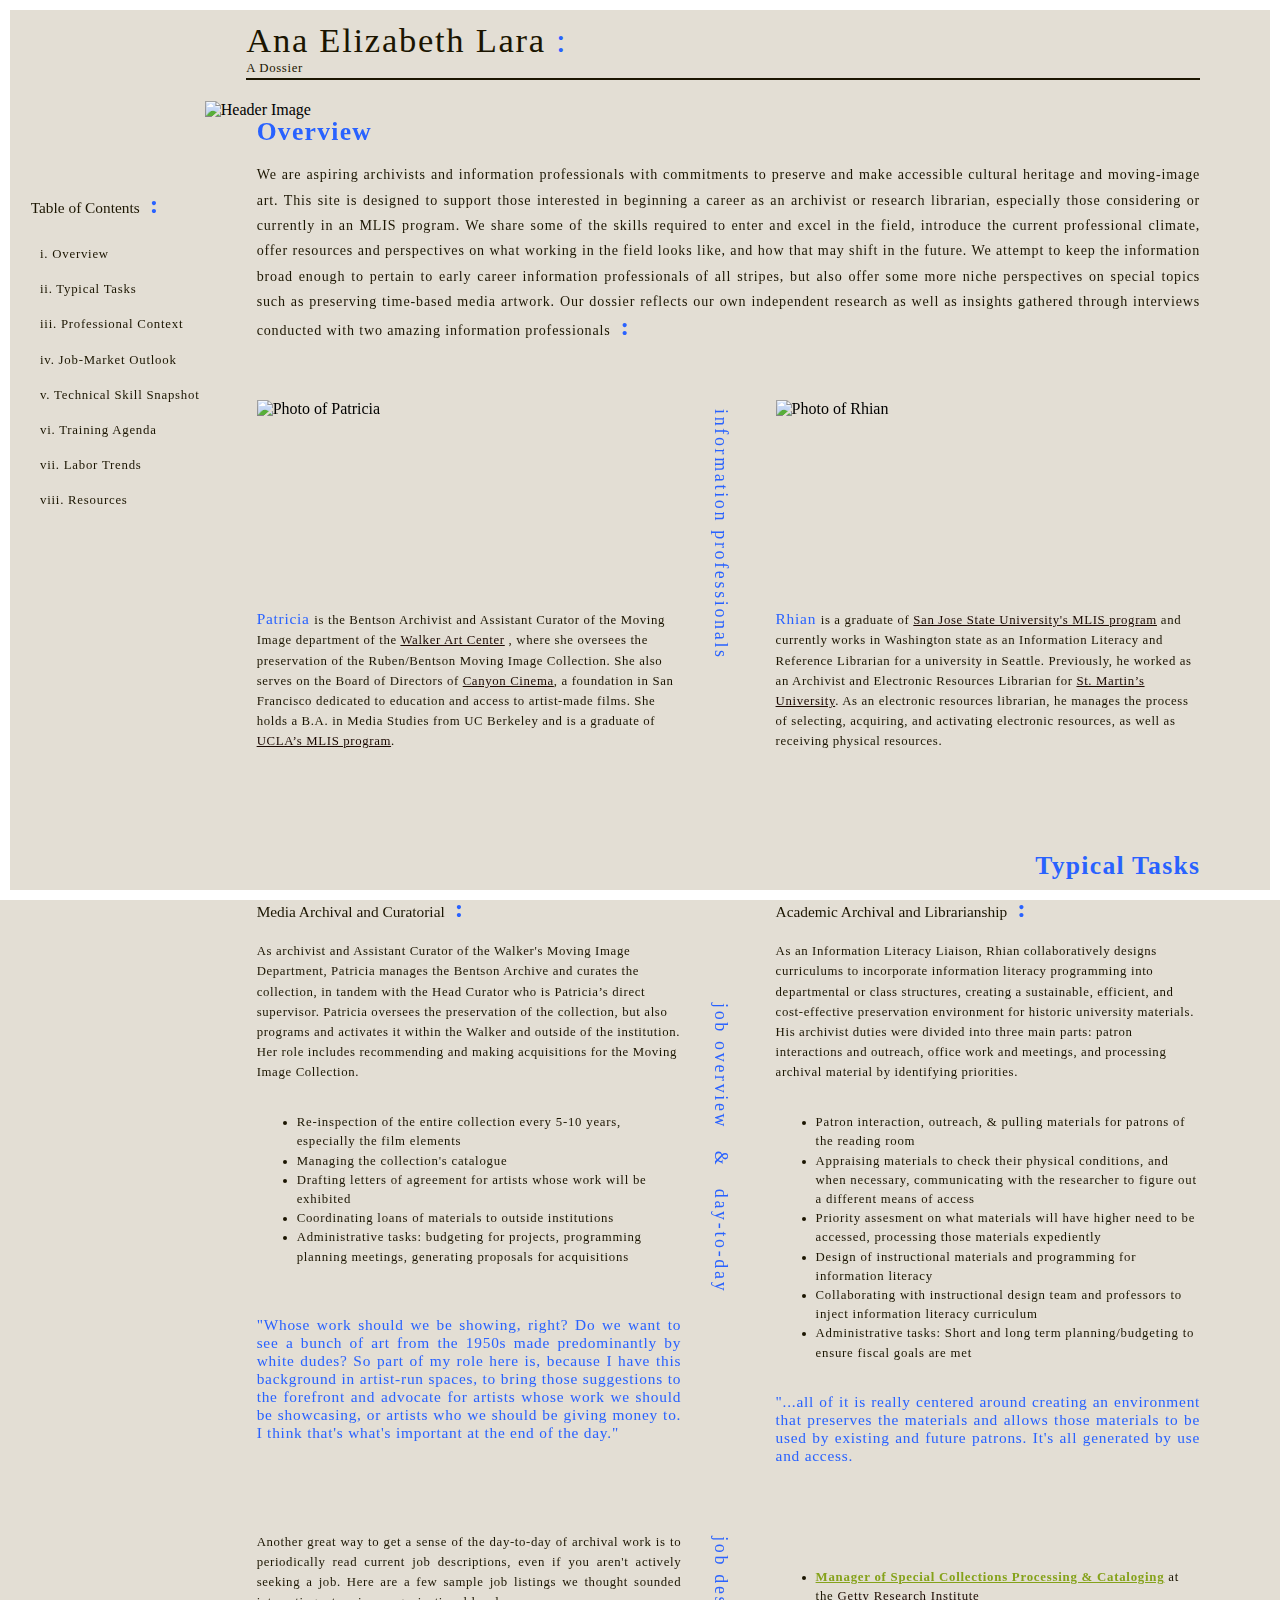
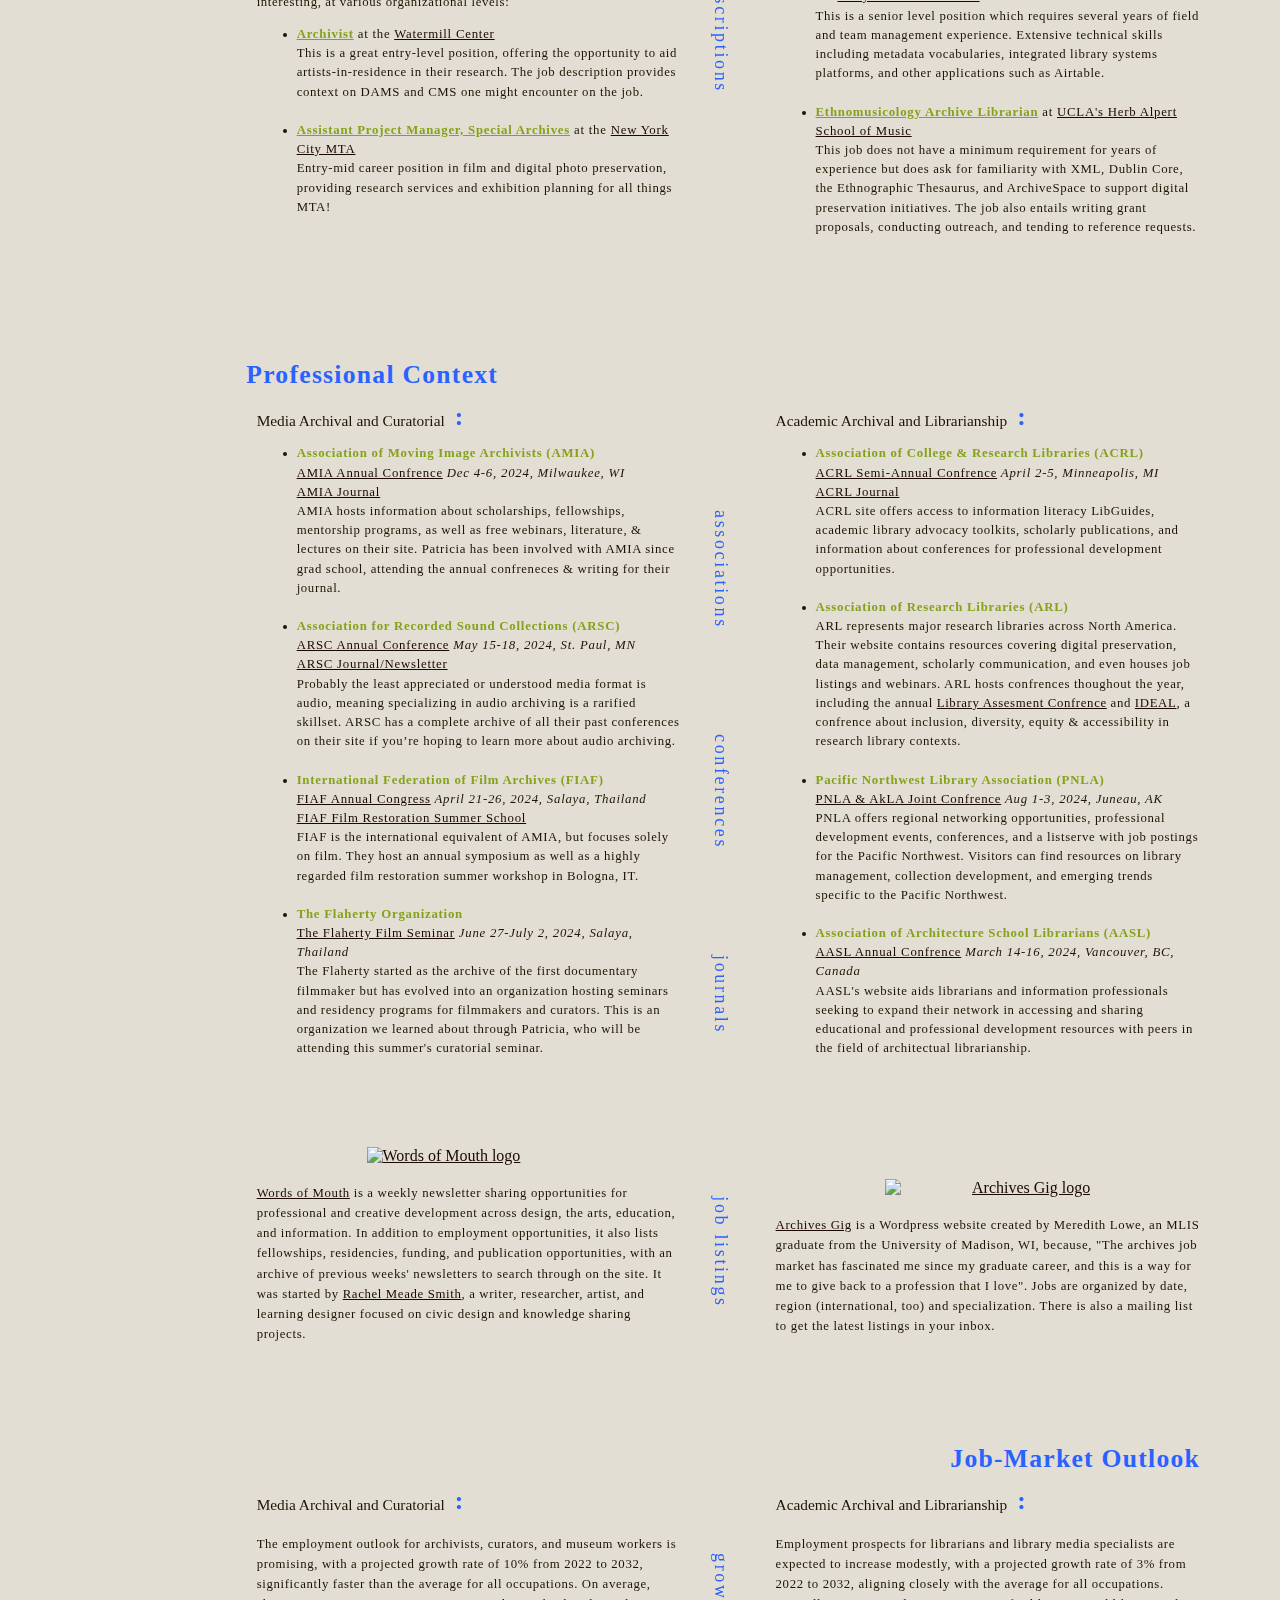
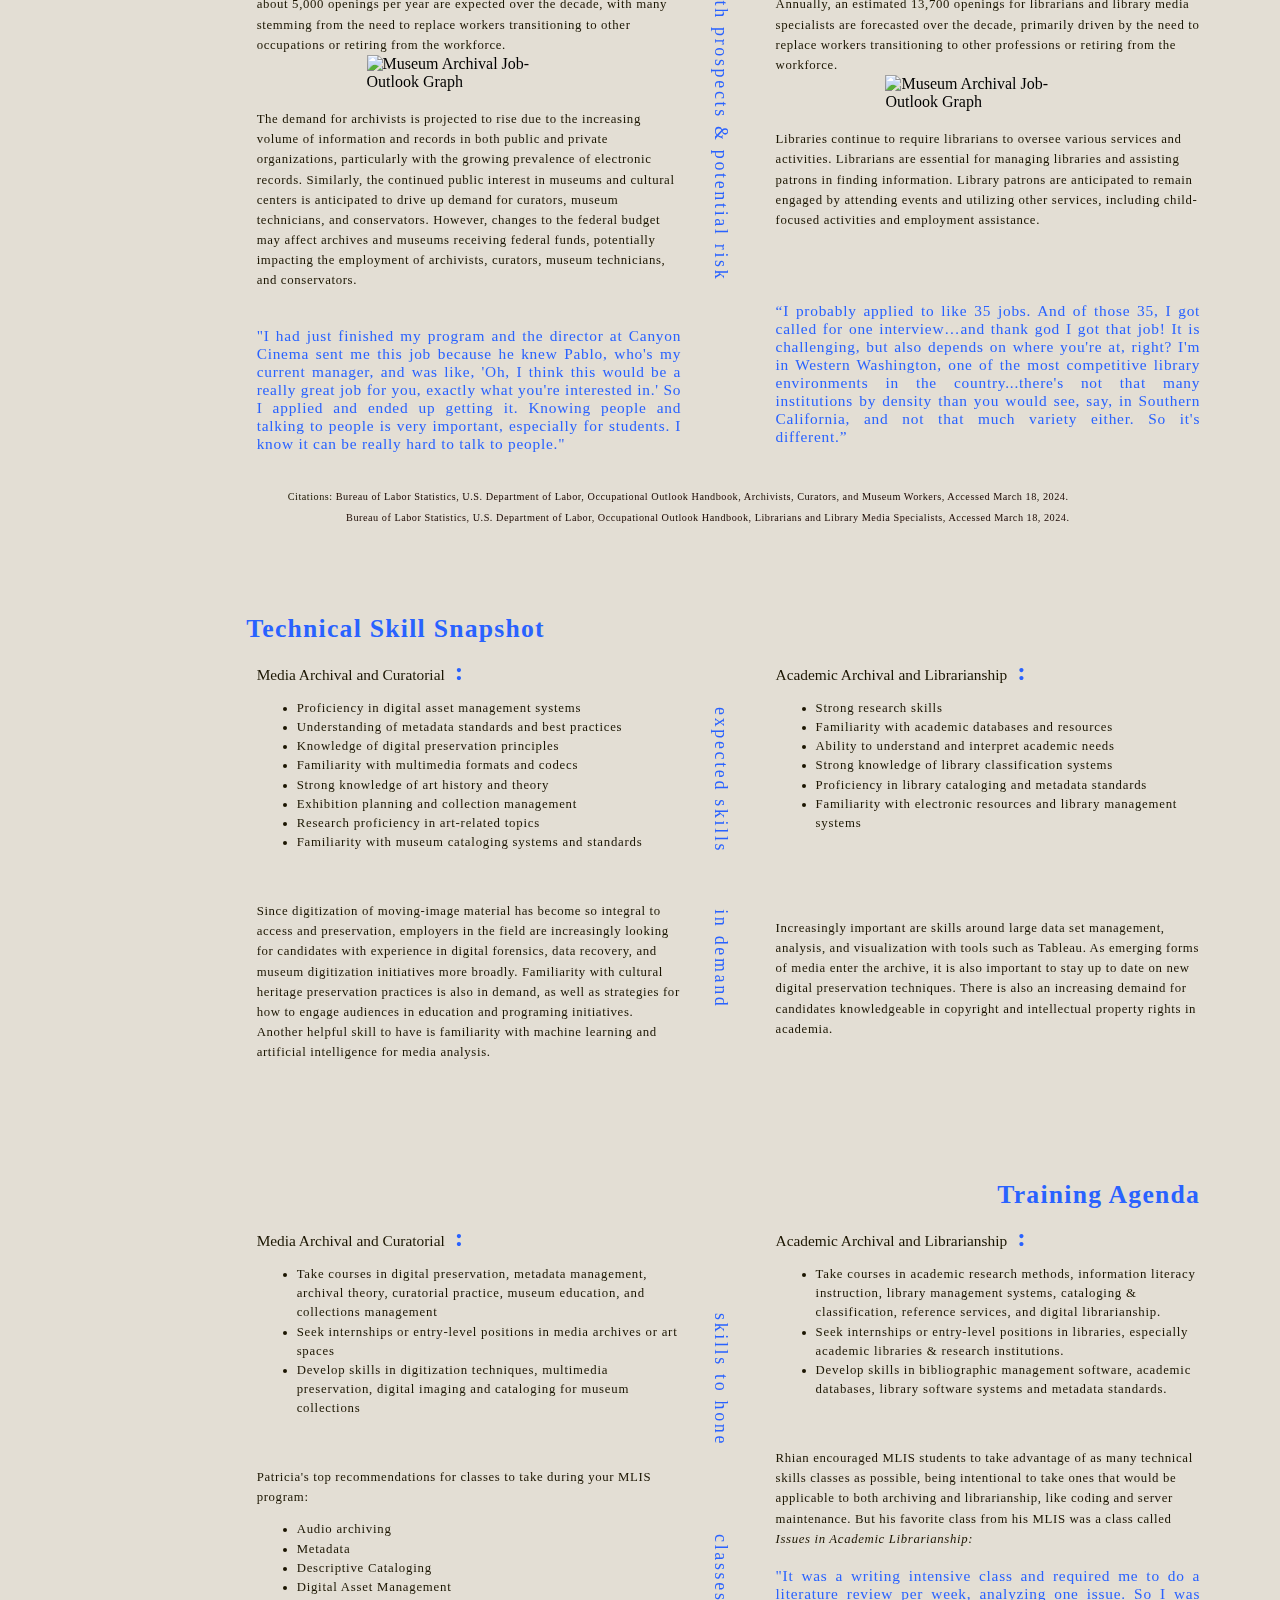
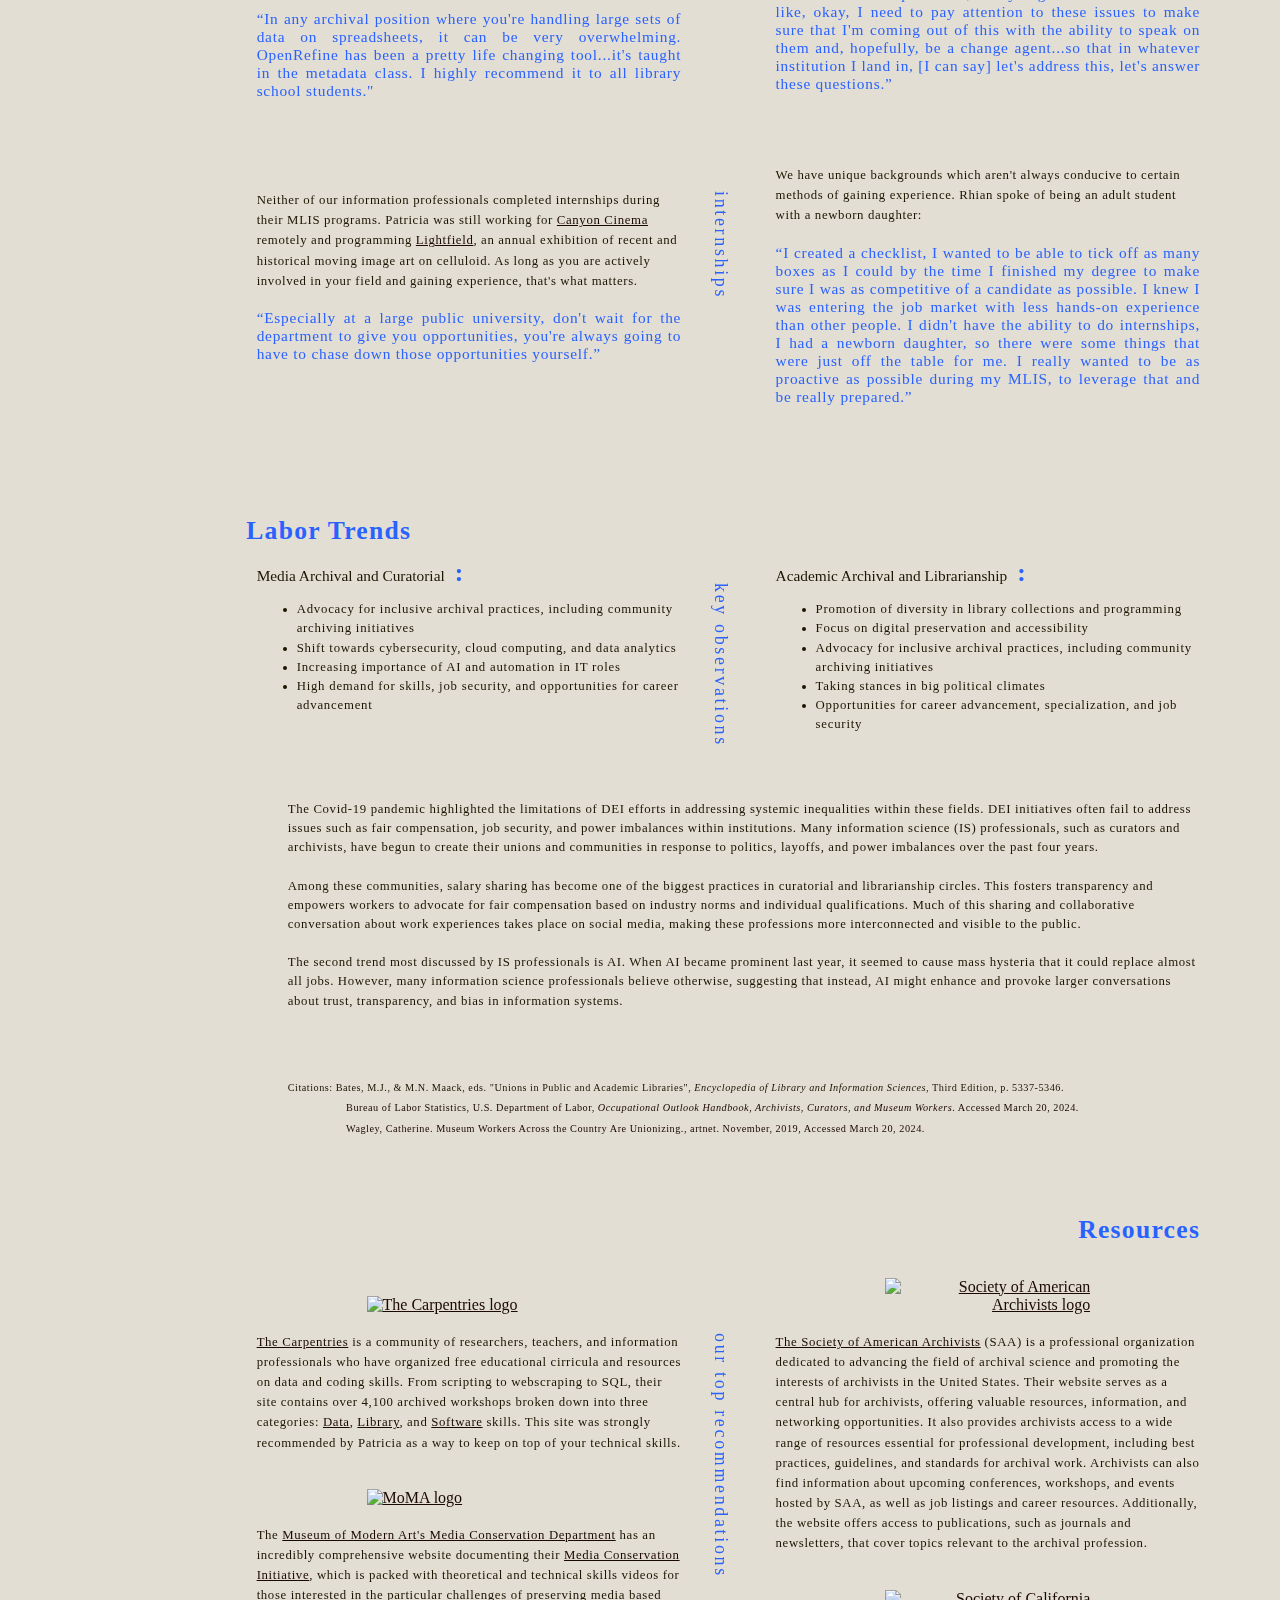
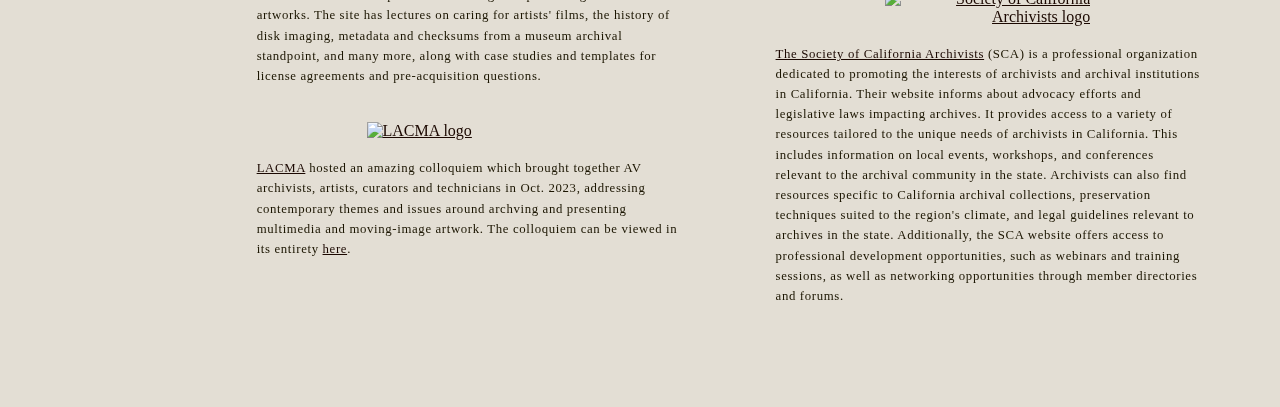
==== index.html @ 9a35f3ec "Update index.html" ====
<!DOCTYPE html>
<html lang="en">
<head>
  <meta charset="UTF-8">
    <meta name="viewport" content="width=device-width, initial-scale=1.0">
    <link rel="stylesheet" href="dossier_style.css">
    <script defer src="dossier.js"></script>
    <title>Archival Specialization Dossier</title>
</head>
<body>
  <div class="table_contents">
    <h2>&nbsp;&nbsp;&nbsp;&nbsp;&nbsp;&nbsp;&nbsp;&nbsp;Table of Contents</h2><h1 class="colon">:</h1>
    <ul>
      <li><a href="#overview"><h4>i. Overview</h4></a></li>
      <li><a href="#typical"><h4>ii. Typical Tasks</h4></a></li>
      <li><a href="#professional"><h4>iii. Professional Context</h4></a></li>
      <li><a href="#job"><h4>iv. Job-Market Outlook</h4></a></li>
      <li><a href="#technical"><h4>v. Technical Skill Snapshot</h4></a></li>
      <li><a href="#training"><h4>vi. Training Agenda</h4></a></li>
      <li><a href="#labor"><h4>vii. Labor Trends</h4></a></li>
      <li><a href="#reso"><h4>viii. Resources</h4></a></li>
    </ul>
  </div>
  <div id="overview">
    <div class="heading">
        <h7>Ana Elizabeth Lara</h7><h7 class="colon">:</h7><br>
        <p>A Dossier<p>
    </div>
    <img src="header.png" alt="Header Image">
    <div class="container">
      <div class="wide">
        <h1>Overview</h1>
        <br><br>
        <h3>We are aspiring archivists and information professionals with commitments to preserve and make accessible cultural heritage and moving-image art. This site is designed to support those interested in beginning a career as an archivist or research librarian, especially those considering or currently in an MLIS program. We share some of the skills required to enter and excel in the field, introduce the current professional climate, offer resources and perspectives on what working in the field looks like, and how that may shift in the future. We attempt to keep the information broad enough to pertain to early career information professionals of all stripes, but also offer some more niche perspectives on special topics such as preserving time-based media artwork. Our dossier reflects our own independent research as well as insights gathered through interviews conducted with two amazing information professionals</h3><h1 class="colon">:</h1>
      </div>
    </div>
    <div class="container">
      <div class="column_1">
        <br><br>
          <img class="thumbnail" src="Pat.jpg" alt="Photo of Patricia">
          <br>
          <h6>Patricia </h6><p> is the Bentson Archivist and Assistant Curator of the Moving Image department of the 
          <a href="https://walkerart.org/">Walker Art Center</a>
          , where she oversees the preservation of the Ruben/Bentson Moving Image Collection. She also serves on the Board of Directors of 
          <a href="https://canyoncinema.com/">Canyon Cinema</a>, a foundation in San Francisco dedicated to education and access to artist-made films.
          She holds a B.A. in Media Studies from UC Berkeley and is a graduate of <a href="https://seis.ucla.edu/departments-and-degrees/department-of-information-studies/master-of-library-and-information-science">UCLA’s MLIS program</a>.
          </p>
      </div>
      <div class="column_3">
        <h5>information professionals</h5>
      </div>
      <div class="column_2">
        <br><br>
          <img class="thumbnail" src="Rhi.jpg" alt="Photo of Rhian">
          <br>
          <h6>Rhian </h6><p> is a graduate of <a href="https://ischool.sjsu.edu/master-library-and-information-science">San Jose State University's MLIS program</a> and currently works in Washington state as an Information Literacy and Reference Librarian for a university in Seattle. Previously, he worked as an Archivist and Electronic Resources Librarian for <a href="https://www.stmartin.edu/">St. Martin’s University</a>. As an electronic resources librarian, he manages the process of selecting, acquiring, and activating electronic resources, as well as receiving physical resources. 
          </p>
      </div>
    </div>
  </div>
  <h1 id="typicalx">Typical Tasks</h1>
  <div id="typical">
      <div class="container" >
        <div class="column_1">
          <h2>Media Archival and Curatorial</h2><h1 class="colon">:</h1>
          <br><br>
          <p>As archivist and Assistant Curator of the Walker's Moving Image Department, Patricia manages the Bentson Archive and curates the collection, in tandem with the Head Curator who is Patricia’s direct supervisor. Patricia oversees the preservation of the collection, but also programs and activates it within the Walker and outside of the institution. Her role includes recommending and making acquisitions for the Moving Image Collection.
          </p>
          <br>
          <br>
          <div class="tasks">
            <ul>
              <li>Re-inspection of the entire collection every 5-10 years, especially the film elements</li>
              <li>Managing the collection's catalogue </li>
              <li>Drafting letters of agreement for artists whose work will be exhibited</li>
              <li>Coordinating loans of materials to outside institutions</li>
              <li>Administrative tasks: budgeting for projects, programming planning meetings, generating proposals for acquisitions</li>
            </ul>
          </div>
          <br><br>
          <div class="quote">
            <h6>"Whose work should we be showing, right? Do we want to see a bunch of art from the 1950s made predominantly by white dudes? So part of my role here is, because I have this background in artist-run spaces, to bring those suggestions to the forefront and advocate for artists whose work we should be showcasing, or artists who we should be giving money to. I think that's what's important at the end of the day."</h6>
            <br><br><br><br><br><br>
            <p>Another great way to get a sense of the day-to-day of archival work is to periodically read current job descriptions, even if you aren't actively seeking a job. Here are a few sample job listings we thought sounded interesting, at various organizational levels:</p>
            <br>
          </div>
          <div class="tasks">
            <ul>
              <li><a href="https://www.watermillcenter.org/wp-content/uploads/Watermill-Center-Archivist-JD-.pdf" style="color: #85a21a;"><b>Archivist</b></a> at the <a href="https://www.watermillcenter.org">Watermill Center</a></li>
              <p>This is a great entry-level position, offering the opportunity to aid artists-in-residence in their research. The job description provides context on DAMS and CMS one might encounter on the job.</p>
              <br><br>
              <li><a href="https://careers.mta.org/jobs/14083495-assistant-project-manager-special-archives?tm_job=6448&tm_event=view&tm_company=47560&HRS_SUBSOURCE_ID=1341" style="color: #85a21a;"><b>Assistant Project Manager, Special Archives</b></a> at the <a href="https://new.mta.info">New York City MTA</a></li>
              <p>Entry-mid career position in film and digital photo preservation, providing research services and exhibition planning for all things MTA!</p>
              <br><br>
            </ul>
          </div>  
        </div>
        <div class="column_3">
          <h5>job overview&nbsp;&nbsp;&nbsp;&&nbsp;&nbsp;&nbsp;day-to-day</h5><h5>&nbsp;&nbsp;&nbsp;&nbsp;&nbsp;&nbsp;&nbsp;&nbsp;&nbsp;&nbsp&nbsp;&nbsp;&nbsp;&nbsp;&nbsp;&nbsp;&nbsp;&nbsp;&nbsp;job descriptions</h5>
        </div>
        <div class="column_2">
          <h2>Academic Archival and Librarianship</h2><h1 class="colon">:</h1>
          <br><br>
          <p>As an Information Literacy Liaison, Rhian collaboratively designs curriculums to incorporate information literacy programming into departmental or class structures, creating a sustainable, efficient, and cost-effective preservation environment for historic university materials. His archivist duties were divided into three main parts: patron interactions and outreach, office work and meetings, and processing archival material by identifying priorities.
          </p>
          <br><br>
          <div class="tasks">
            <ul>
              <li>Patron interaction, outreach, & pulling materials for patrons of the reading room</li>
              <li>Appraising materials to check their physical conditions, and when necessary, communicating with the researcher to figure out a different means of access</li>
              <li>Priority assesment on what materials will have higher need to be accessed, processing those materials expediently </li>
              <li>Design of instructional materials and programming for information literacy</li>
              <li>Collaborating with instructional design team and professors to inject information literacy curriculum</li>
              <li>Administrative tasks: Short and long term planning/budgeting to ensure fiscal goals are  met</li>
            </ul>
          </div>
          <br>
          <div class="quote">
            <h6>"...all of it is really centered around creating an environment that preserves the materials and allows those materials to be used by existing and future patrons. It's all generated by use and access.</h6>
          </div>
          <br><br><br><br><br>
          <div class="tasks">
            <ul>
              <li><a href="https://jobs-getty.icims.com/jobs/4243/manager-of-special-collections-processing-%26-cataloging/job" style="color: #85a21a;"><b>Manager of Special Collections Processing & Cataloging</b></a> at the <a href="https://www.getty.edu/research/">Getty Research Institute</a></li>
              <p>This is a senior level position which requires several years of field and team management experience. Extensive technical skills including metadata vocabularies, integrated library systems platforms, and other applications such as Airtable.</p>
              <br><br>
              <li><a href="https://recruit.apo.ucla.edu/JPF09230" style="color: #85a21a;"><b>Ethnomusicology Archive Librarian</b></a> at <a href="https://schoolofmusic.ucla.edu/facilities/ethnomusicology-archive/">UCLA's Herb Alpert School of Music</a></li>
              <p>This job does not have a minimum requirement for years of experience but does ask for familiarity with XML, Dublin Core, the Ethnographic Thesaurus, and ArchiveSpace to support digital preservation initiatives. The job also entails writing grant proposals, conducting outreach, and tending to reference requests.</p>
            </ul>
            </div>
        </div>
      </div>
  </div>
  <h1 id="professionalx">Professional Context</h1>
  <div id="professional">
      <div class="container">
        <div class="column_1">
          <h2>Media Archival and Curatorial</h2><h1 class="colon">:</h1>
          <br>
          <div class="tasks">
            <ul>
              <li><a href="https://amianet.org/" style="color: #85a21a; text-decoration: none;"><b>Association of Moving Image Archivists (AMIA)</b></a></li>
              <a href="https://amiaconference.net/">AMIA Annual Confrence</a><i> Dec 4-6, 2024, Milwaukee, WI</i><br>
              <a href="https://amianet.org/resources/moving-image-journal/">AMIA Journal</a>
              <br>
              <p>AMIA hosts information about scholarships, fellowships, mentorship programs, as well as free webinars, literature, & lectures on their site. Patricia has been involved with AMIA since grad school, attending the annual confreneces & writing for their journal.</p>
              <br><br>
              <li><a href="https://www.arsc-audio.org/index.php" style="color: #85a21a; text-decoration: none;"><b>Association for Recorded Sound Collections (ARSC)</b></a></li>
              <a href="https://arsc.wildapricot.org/event-5493099">ARSC Annual Conference</a><i> May 15-18, 2024, St. Paul, MN </i>
              <a href="https://www.arsc-audio.org/publications.html"><br>ARSC Journal/Newsletter</a>
              <br>
              <p>Probably the least appreciated or understood media format is audio, meaning specializing in audio archiving is a rarified skillset. ARSC has a complete archive of all their past conferences on their site if you’re hoping to learn more about audio archiving.</p>
              <br><br>
              <li><a href="https://www.fiafnet.org/" style="color: #85a21a; text-decoration: none;"><b>International Federation of Film Archives (FIAF)</b></a></li>
              <a href="https://fiafcongress2024.fapot.or.th/">FIAF Annual Congress</a><i> April 21-26, 2024, Salaya, Thailand</i><br>
              <a href="https://www.fiafnet.org/pages/Training/About-the-FIAF-Summer-School.html">FIAF Film Restoration Summer School</a>
              <br>
              <p>FIAF is the international equivalent of AMIA, but focuses solely on film. They host an annual symposium as well as a highly regarded film restoration summer workshop in Bologna, IT.</p>
              <br><br>
              <li><a href="https://theflaherty.org/" style="color: #85a21a; text-decoration: none;"><b>The Flaherty Organization</b></a></li>
              <a href="https://theflaherty.org/2024-seminar">The Flaherty Film Seminar</a><i> June 27-July 2, 2024, Salaya, Thailand</i>
              <br>
              <p>The Flaherty started as the archive of the first documentary filmmaker but has evolved into an organization hosting seminars and residency programs for filmmakers and curators. This is an organization we learned about through Patricia, who will be attending this summer's curatorial seminar.</p>
              <br><br><br><br>
            </ul>
          </div>
          <br>
          <a href="https://www.wordsofmouth.org/">
            <img class="logo" src="240225_WoM_Logo_WoM_FullLogo_Black.png" alt="Words of Mouth logo"></a>
            <br>
            <p><a href="https://www.wordsofmouth.org/">Words of Mouth</a> is a weekly newsletter sharing opportunities for professional and creative development across design, the arts, education, and information. In addition to employment opportunities, it also lists fellowships, residencies, funding, and publication opportunities, with an archive of previous weeks' newsletters to search through on the site. It was started by <a href="https://www.rachelmeadesmith.com">Rachel Meade Smith</a>, a writer, researcher, artist, and learning designer focused on civic design and knowledge sharing projects.</p>
        </div>
        <div class="column_3">
          <h5>associations</h5><h5>conferences</h5><h5>journals</h5><h5>&nbsp;&nbsp;&nbsp;&nbsp;&nbsp;&nbsp;&nbsp;&nbsp;job listings</h5>
        </div>
        <div class="column_2">
          <h2>Academic Archival and Librarianship</h2><h1 class="colon">:</h1>
          <br>
          <div class="tasks">
            <ul>
              <li><a href="https://www.ala.org/acrl/" style="color: #85a21a; text-decoration: none;"><b>Association of College & Research Libraries (ACRL)</b></li>
              <a href="https://web.cvent.com/event/98632c12-9bee-4ab5-bb05-5fcf69f453a4/summary">ACRL Semi-Annual Confrence</a><i> April 2-5, Minneapolis, MI</i><br>
              <a href="https://www.ala.org/acrl/publications/journals">ACRL Journal</a><br>
              <p>ACRL site offers access to information literacy LibGuides, academic library advocacy toolkits, scholarly publications, and information about conferences for professional development opportunities.</p>
              <br><br>
              <li><a href="https://www.arl.org/" style="color: #85a21a; text-decoration: none;"><b>Association of Research Libraries (ARL)</b></a></li>
              <p>ARL represents major research libraries across North America. Their website contains resources covering digital preservation, data management, scholarly communication, and even houses job listings and webinars. ARL hosts confrences thoughout the year, including the annual <a href="https://www.arl.org/event/2024-library-assessment-conference/">Library Assesment Confrence</a> and <a href="https://www.arl.org/event/ideal-2024-conference/">IDEAL</a>, a confrence about inclusion, diversity, equity & accessibility in research library contexts.</p>
              <br><br>
              <li><a href="https://pnla.org/" style="color: #85a21a; text-decoration: none;"><b>Pacific Northwest Library Association (PNLA)</b></a></li>
              <a href="https://akla.org/2024/">PNLA & AkLA Joint Confrence</a><i> Aug 1-3, 2024, Juneau, AK</i><br>
              <p>PNLA offers regional networking opportunities, professional development events, conferences, and a listserve with job postings for the Pacific Northwest. Visitors can find resources on library management, collection development, and emerging trends specific to the Pacific Northwest.</p>
              <br><br>
              <li><a href="https://architecturelibrarians.org/ " style="color: #85a21a; text-decoration: none;"><b>Association of Architecture School Librarians (AASL)</b></a></li>
              <a href="https://architecturelibrarians.org/2024confernce_about">AASL Annual Confrence</a> <i>March 14-16, 2024, Vancouver, BC, Canada</i>
              <br>
              <p>AASL's website aids librarians and information professionals seeking to expand their network in accessing and sharing educational and professional development resources with peers in the field of architectual librarianship. </p>
            </ul>
          </div>
          <br><br><br><br><br><br>
          <a href="https://archivesgig.com/">
            <img class="logo" src="archivesgig.png" alt="Archives Gig logo"></a>
            <br>
            <p><a href="https://archivesgig.com/">Archives Gig</a> is a Wordpress website created by Meredith Lowe, an MLIS graduate from the University of Madison, WI, because, "The archives job market has fascinated me since my graduate career, and this is a way for me to give back to a profession that I love". Jobs are organized by date, region (international, too) and specialization. There is also a mailing list to get the latest listings in your inbox.</p>
        </div>
      </div>
  </div>
  <h1 id="jobx">Job-Market Outlook</h1>
  <div id="job">
      <div class="container" >
        <div class="column_1">
          <h2>Media Archival and Curatorial</h2><h1 class="colon">:</h1>
          <br><br>
          <p>The employment outlook for archivists, curators, and museum workers is promising, with a projected growth rate of 10% from 2022 to 2032, significantly faster than the average for all occupations. On average, about 5,000 openings per year are expected over the decade, with many stemming from the need to replace workers transitioning to other occupations or retiring from the workforce.
          </p>
          <br>
          <img src="museumarchival.png" class="logo" alt="Museum Archival Job-Outlook Graph">
          <br>
          <p>The demand for archivists is projected to rise due to the increasing volume of information and records in both public and private organizations, particularly with the growing prevalence of electronic records. Similarly, the continued public interest in museums and cultural centers is anticipated to drive up demand for curators, museum technicians, and conservators. However, changes to the federal budget may affect archives and museums receiving federal funds, potentially impacting the employment of archivists, curators, museum technicians, and conservators.
          </p>
          <br><br><br>
          <div class="quote">
            <h6>"I had just finished my program and the director at Canyon Cinema sent me this job because he knew Pablo, who's my current manager, and was like, 'Oh, I think this would be a really great job for you, exactly what you're interested in.' So I applied and ended up getting it. Knowing people and talking to people is very important, especially for students. I know it can be really hard to talk to people."</h6>
            </h5>
          </div>
        </div>
        <div class="column_3">
          <h5>growth prospects & potential risk</h5>
        </div>
        <div class="column_2">
          <h2>Academic Archival and Librarianship</h2><h1 class="colon">:</h1>
          <br><br>
          <p>Employment prospects for librarians and library media specialists are expected to increase modestly, with a projected growth rate of 3% from 2022 to 2032, aligning closely with the average for all occupations. Annually, an estimated 13,700 openings for librarians and library media specialists are forecasted over the decade, primarily driven by the need to replace workers transitioning to other professions or retiring from the workforce.
          </p>
          <br>
          <img src="libarchival.png" class="logo" alt="Museum Archival Job-Outlook Graph">
          <br>
          <p>Libraries continue to require librarians to oversee various services and activities. Librarians are essential for managing libraries and assisting patrons in finding information. Library patrons are anticipated to remain engaged by attending events and utilizing other services, including child-focused activities and employment assistance.</p>
          <br><br><br><br><br>
          <div class="quote">
            <h6>“I probably applied to like 35 jobs. And of those 35, I got called for one interview…and thank god I got that job! It is challenging, but also depends on where you're at, right? I'm in Western Washington, one of the most competitive library environments in the country...there's not that many institutions by density than you would see, say, in Southern California, and not that much variety either. So it's different.”
          </div>
        </div>
      </div>
      <div class="citation">
        <p1>Citations:<a href="https://www.bls.gov/ooh/education-training-and-library/curators-museum-technicians-and-conservators.htm"> Bureau of Labor Statistics, U.S. Department of Labor, Occupational Outlook Handbook, Archivists, Curators, and Museum Workers, Accessed March 18, 2024.</a>
        <br><br>&nbsp;&nbsp;&nbsp;&nbsp;&nbsp;&nbsp;&nbsp;&nbsp;&nbsp;&nbsp;&nbsp;&nbsp;&nbsp;&nbsp;&nbsp;&nbsp;&nbsp;&nbsp;&nbsp;<a href="https://www.bls.gov/ooh/education-training-and-library/librarians.htm">Bureau of Labor Statistics, U.S. Department of Labor, Occupational Outlook Handbook, Librarians and Library Media Specialists, Accessed March 18, 2024.</a>
        </p1>
      </div>
  </div>
  <h1 id="technicalx">Technical Skill Snapshot</h1>
  <div id="technical" class="technical">
      <div class="container" >
        <div class="column_1">
          <h2>Media Archival and Curatorial</h2><h1 class="colon">:</h1>
          <div class="tasks">
            <ul>
              <li>Proficiency in digital asset management systems</li>
              <li>Understanding of metadata standards and best practices</li>
              <li>Knowledge of digital preservation principles</li>
              <li>Familiarity with multimedia formats and codecs</li>
              <li>Strong knowledge of art history and theory</li>
              <li>Exhibition planning and collection management</li>
              <li>Research proficiency in art-related topics</li>
              <li>Familiarity with museum cataloging systems and standards</li>
            </ul>
          </div>
          <br><br>
          <p>Since digitization of moving-image material has become so integral to access and preservation, employers in the field are increasingly looking for candidates with experience in digital forensics, data recovery, and museum digitization initiatives more broadly. Familiarity with cultural heritage preservation practices is also in demand, as well as strategies for how to engage audiences in education and programing initiatives. Another helpful skill to have is familiarity with machine learning and artificial intelligence for media analysis.</p>  
        <br><br>
        </div>
        <div class="column_3">
          <h5>expected skills</h5><h5>&nbsp;in demand</h5>
        </div>
        <div class="column_2">
          <h2>Academic Archival and Librarianship</h2><h1 class="colon">:</h1>
          <div class="tasks">
            <ul>
              <li>Strong research skills</li>
              <li>Familiarity with academic databases and resources</li>
              <li>Ability to understand and interpret academic needs</li>
              <li>Strong knowledge of library classification systems</li>
              <li>Proficiency in library cataloging and metadata standards</li>
              <li>Familiarity with electronic resources and library management systems</li>
            </ul>
          </div>
        <br><br><br><br>
        <p>Increasingly important are skills around large data set management, analysis, and visualization with tools such as Tableau. As emerging forms of media enter the archive, it is also important to stay up to date on new digital preservation techniques. There is also an increasing demaind for candidates knowledgeable in copyright and intellectual property rights in academia.</p>
        </div>
      </div>
  </div>
  <h1 id="trainingx">Training Agenda</h1>
  <div id="training">
      <div class="container" >
        <div class="column_1">
          <h2>Media Archival and Curatorial</h2><h1 class="colon">:</h1><br>
          <div class="tasks">
            <ul>
              <li>Take courses in digital preservation, metadata management, archival theory, curatorial practice, museum education, and collections management</li>
              <li>Seek internships or entry-level positions in media archives or art spaces</li>
              <li>Develop skills in digitization techniques, multimedia preservation, digital imaging and cataloging for museum collections</li>
            </ul>
          </div>
          <br><br>
            <p>Patricia's top recommendations for classes to take during your MLIS program:</p>
            <div class="tasks">
              <ul>
                <li>Audio archiving</li>
                <li>Metadata</li>
                <li>Descriptive Cataloging</li>
                <li>Digital Asset Management</li>
              </ul>
            </div>
            <div class="quote">
              <h6>“In any archival position where you're handling large sets of data on spreadsheets, it can be very overwhelming. OpenRefine has been a pretty life changing tool...it's taught in the metadata class. I highly recommend it to all library school students."</h6>
            </div>
            <br><br><br><br><br>
            <p>Neither of our information professionals completed internships during their MLIS programs. Patricia was still working for <a href="https://canyoncinema.com/">Canyon Cinema</a> remotely and programming <a href="https://www.lightfieldfilm.org/">Lightfield</a>, an annual exhibition of recent and historical moving image art on celluloid. As long as you are actively involved in your field and gaining experience, that's what matters.</p>
            <br><br>
            <div class="quote">
              <h6>“Especially at a large public university, don't wait for the department to give you opportunities, you're always going to have to chase down those opportunities yourself.”</h6>
            </div>
          </div>
        <div class="column_3">
          <h5>skills to hone</h5><h5>classes&nbsp;&nbsp;&nbsp;&nbsp;&nbsp;&nbsp;&nbsp;&nbsp;&nbsp;&nbsp;&nbsp;&nbsp;&nbsp;&nbsp;</h5><h5>internships</h5>
        </div>
        <div class="column_2">
          <h2>Academic Archival and Librarianship</h2><h1 class="colon">:</h1>
          <div class="tasks">
            <ul>
              <li>Take courses in academic research methods, information literacy instruction, library management systems, cataloging & classification, reference services, and digital librarianship.</li>
              <li>Seek internships or entry-level positions in libraries, especially academic libraries & research institutions. </li>
              <li>Develop skills in bibliographic management software, academic databases, library software systems and metadata standards.</li>
            </ul>
          </div>
          <br><br>
          <p>Rhian encouraged MLIS students to take advantage of as many technical skills classes as possible, being intentional to take ones that would be applicable to both archiving and librarianship, like coding and server maintenance. But his favorite class from his MLIS was a class called <i>Issues in Academic Librarianship:</i></p>
          <br><br>
          <div class="quote">
            <h6>"It was a writing intensive class and required me to do a literature review per week, analyzing one issue.  So I was like, okay, I need to pay attention to these issues to make sure that I'm coming out of this with the ability to speak on them and, hopefully, be a change agent...so that in whatever institution I land in, [I can say] let's address this, let's answer these questions.”
            </h6>
          </div>
          <br><br><br><br>
          <p>We have unique backgrounds which aren't always conducive to certain methods of gaining experience. Rhian spoke of being an adult student with a newborn daughter:</p>
          <br><br>
          <div class="quote">
            <h6>“I created a checklist, I wanted to be able to tick off as many boxes as I could by the time I finished my degree to make sure I was as competitive of a candidate as possible. I knew I was entering the job market with less hands-on experience than other people. I didn't have the ability to do internships, I had a newborn daughter, so there were some things that were just off the table for me. I really wanted to be as proactive as possible during my MLIS, to leverage that and be really prepared.”
            </h6>
          </div>
        </div>
      </div>
  </div>
  <h1 id="laborx">Labor Trends</h1>
    <div id="labor">
      <div class="container" >
        <div class="column_1">
          <h2>Media Archival and Curatorial</h2><h1 class="colon">:</h1>
          <div class="tasks">
            <ul>
              <li>Advocacy for inclusive archival practices, including community archiving initiatives</li>
              <li>Shift towards cybersecurity, cloud computing, and data analytics</li>
              <li>Increasing importance of AI and automation in IT roles</li>
              <li>High demand for skills, job security, and opportunities for career advancement</li>
            </ul>
          </div>
        </div>
        <div class="column_3">
          <h5>key observations</h5>
        </div>
        <div class="column_2">
          <h2>Academic Archival and Librarianship</h2><h1 class="colon">:</h1>
          <div class="tasks">
            <ul>
              <li>Promotion of diversity in library collections and programming</li>
              <li>Focus on digital preservation and accessibility</li>
              <li>Advocacy for inclusive archival practices, including community archiving initiatives</li>
              <li>Taking stances in big political climates</li>
              <li>Opportunities for career advancement, specialization, and job security</li>
            </ul>
          </div>
        </div>
      </div>
    </div>
      <div class="citation">
        <p>The Covid-19 pandemic highlighted the limitations of DEI efforts in addressing systemic inequalities within these fields. DEI initiatives often fail to address issues such as fair compensation, job security, and power imbalances within institutions. Many information science (IS) professionals, such as curators and archivists, have begun to create their unions and communities in response to politics, layoffs, and power imbalances over the past four years.<br><br>
          Among these communities, salary sharing has become one of the biggest practices in curatorial and librarianship circles. This fosters transparency and empowers workers to advocate for fair compensation based on industry norms and individual qualifications. Much of this sharing and collaborative conversation about work experiences takes place on social media, making these professions more interconnected and visible to the public.<br><br>
          The second trend most discussed by IS professionals is AI. When AI became prominent last year, it seemed to cause mass hysteria that it could replace almost all jobs. However, many information science professionals believe otherwise, suggesting that instead, AI might enhance and provoke larger conversations about trust, transparency, and bias in information systems.<br><br><br>
        </p>
      </div>
      <div class="citation">
          <p1>Citations: Bates, M.J., & M.N. Maack, eds. "Unions in Public and Academic Libraries", <i>Encyclopedia of Library and Information Sciences</i>, Third Edition, p. 5337-5346.
            <br><br>&nbsp;&nbsp;&nbsp;&nbsp;&nbsp;&nbsp;&nbsp;&nbsp;&nbsp;&nbsp;&nbsp;&nbsp;&nbsp;&nbsp;&nbsp;&nbsp;&nbsp;&nbsp;&nbsp;<a href="https://www.bls.gov/ooh/education-training-and-library/library-technicians-and-assistants.htm">Bureau of Labor Statistics, U.S. Department of Labor, <i>Occupational Outlook Handbook, Archivists, Curators, and Museum Workers</i>. Accessed March 20, 2024.</a>
            <br><br>&nbsp;&nbsp;&nbsp;&nbsp;&nbsp;&nbsp;&nbsp;&nbsp;&nbsp;&nbsp;&nbsp;&nbsp;&nbsp;&nbsp;&nbsp;&nbsp;&nbsp;&nbsp;&nbsp;<a href="https://news.artnet.com/market/union-museum-analysis-1714716">Wagley, Catherine. Museum Workers Across the Country Are Unionizing., artnet. November, 2019, Accessed March 20, 2024.</a></p1>
      </div>
  <h1 id="resox">Resources</h1>
  <div id="reso">
      <div class="container" >
        <div class="column_1">
          <br><br>
          <a href="https://carpentries.org/">
            <img class="logo" src="TheCarpentries.svg" alt="The Carpentries logo"></a><br>
          <p><a href="https://carpentries.org/">The Carpentries</a> is a community of researchers, teachers, and information professionals who have organized free educational cirricula and resources on data and coding skills. From scripting to webscraping to SQL, their site contains over 4,100 archived workshops broken down into three categories: <a href="https://datacarpentry.org">Data</a>, <a href="https://librarycarpentry.org/">Library</a>, and <a href="https://software-carpentry.org">Software</a> skills. This site was strongly recommended by Patricia as a way to keep on top of your technical skills.</p>
          <br><br><br>
          <a href="https://www.mediaconservation.io/">
            <img class="logo" src="MoMA.jpg" alt="MoMA logo"></a><br>
          <p>The <a href="https://www.mediaconservation.io/">Museum of Modern Art's Media Conservation Department</a> has an incredibly comprehensive website documenting their <a href="https://www.mediaconservation.io/resources">Media Conservation Initiative</a>, which is packed with theoretical and technical skills videos for those interested in the particular challenges of preserving media based artworks. The site has lectures on caring for artists' films, the history of disk imaging, metadata and checksums from a museum archival standpoint, and many more, along with case studies and templates for license agreements and pre-acquisition questions.</p>
          <br><br><br>
          <a href="https://unframed.lacma.org/2024/01/23/examining-life-and-times-media-art-lacmas-first-ever-time-based-media-colloquium">
            <img class="logo" src="LACMAlogo.jpg" alt="LACMA logo"></a><br>
          <p><a href="https://www.lacma.org">LACMA</a> hosted an amazing colloquiem which brought together AV archivists, artists, curators and technicians in Oct. 2023, addressing contemporary themes and issues around archving and presenting multimedia and moving-image artwork. The colloquiem can be viewed in its entirety <a href="https://unframed.lacma.org/2024/01/23/examining-life-and-times-media-art-lacmas-first-ever-time-based-media-colloquium">here</a>.</p>
        </div>
        <div class="column_3">
          <h5>our top recommendations</h5>
        </div>
        <div class="column_2">
          <br>
          <a href="https://www2.archivists.org">
            <img class="logo" src="saa_logo.png" alt="Society of American Archivists logo"></a><br>
          <p><a href="https://www2.archivists.org">The Society of American Archivists</a> (SAA) is a professional organization dedicated to advancing the field of archival science and promoting the interests of archivists in the United States. Their website serves as a central hub for archivists, offering valuable resources, information, and networking opportunities. It also provides archivists access to a wide range of resources essential for professional development, including best practices, guidelines, and standards for archival work. Archivists can also find information about upcoming conferences, workshops, and events hosted by SAA, as well as job listings and career resources. Additionally, the website offers access to publications, such as journals and newsletters, that cover topics relevant to the archival profession. 
          </p>
          <br><br><br>
          <a href="https://www.calarchivists.org/">
            <img class="logo" src="SCA_logo.png" alt="Society of California Archivists logo"></a><br>
          <p><a href="https://www.calarchivists.org/">The Society of California Archivists</a> (SCA) is a professional organization dedicated to promoting the interests of archivists and archival institutions in California. Their website informs about advocacy efforts and legislative laws impacting archives. It provides access to a variety of resources tailored to the unique needs of archivists in California. This includes information on local events, workshops, and conferences relevant to the archival community in the state. Archivists can also find resources specific to California archival collections, preservation techniques suited to the region's climate, and legal guidelines relevant to archives in the state. Additionally, the SCA website offers access to professional development opportunities, such as webinars and training sessions, as well as networking opportunities through member directories and forums.
          </p>
        </div>
      </div>
  </div> 
    <br><br>
</body>

</html>
---- dossier_style.css ----
body {
    margin: 1% 3% 2% 16%;
    position: relative;
    display: flex;
    background-color: rgba(222, 217, 205, 0.864);
    flex-direction: column;
}
body::before,
body::after {
    content: '';
    position: fixed;
    top: 0;
    left: 0;
    right: 0;
    bottom: 0;
    pointer-events: none;
}

body::before {
    border: 10px solid white; 
}

body::after {
    border: 10px solid rgb(255, 255, 255); 
    z-index: 1;
}

@font-face {
    font-family:Bluu;
    src:url(bluunext-bold.ttf)
}

@font-face {
    font-family:Syne;
    src:url(Syne-VariableFont_wght.ttf)
}

.heading {
    margin: 1% 4% 2% 4%;
    text-align: left;
    border-bottom: 2px solid #1b1501;
    -webkit-user-select: none;
    -ms-user-select: none;
    user-select: none;
    cursor: default;
}

.heading a:hover, a:active {
    font-style: italic;
    cursor: pointer;
}

.wide {
    width: 100%;
    text-align: justify;
    order: 2;
}


.table_contents {
    width: 30%; 
    margin-left: -16%;
    margin-top: 14%;
    position: fixed;
    text-align: left;
    -webkit-user-select: none;
    -ms-user-select: none;
    user-select: none;
    order: 1; 
}

.table_contents ul {
    list-style-type: none;
}


.table_contents li a {
    color: #1b1501;
    line-height: 2.2;
    text-decoration: none;
    letter-spacing: normal;
    transition: letter-spacing 0.15s ease-out;
    font-style: normal;
}

.table_contents li a:hover h4 {
    color: #85a21a;
    letter-spacing: 0.1em;
    transition: letter-spacing 0.15s ease-in;
}
.table_contents li.active h4 {
    color: rgb(41, 98, 255);
    letter-spacing: 0.1em;
    font-family: bluu;
    font-size: 1.1vw;
  }
  

.table_contents h2 {
    display: inline;
}

.colon {
    color: rgb(41, 98, 255);
    margin-left: 10px;
}

.quote {
    text-align: justify;
}

.container {
    position: relative;
    display: flex;
    flex-wrap: nowrap;
    margin: 0% 4% 2% 5%;
    cursor: default;
}

.container a {
    color: #1b0801;
    text-decoration: underline;
}

.citation {
    position: relative;
    display: flex;
    flex-wrap: nowrap;
    margin: 0% 4% 2% 8%;
}
.citation a {
    color: #1b0801;
    text-decoration: none;
}

.citation a:hover {
    color: #85a21a;
    cursor: pointer;
}

.container a:hover {
    color: #85a21a;
    cursor: pointer;
}

.column_3 {
    width: 6%;
    writing-mode: vertical-lr;
    text-align: left;
    transform: rotate(360deg);
}

.column_1 {
    flex: 0 0 45%;
    margin: 0% 3% 2% 0%;
}

.column_2 {
    flex: 0 0 45%;
    margin: 0% 0% 2% 2%;
}


.column_1 a {
    text-align: left;
}


.column_2 a {
    text-align: right;
}

.thumbnail {
    height: 15vw;
    width: auto; 
    margin: 0 auto;
    display: block;
    opacity: 1;
    transition: opacity 0.4s ease-in-out;
}


.thumbnail:hover {
    opacity: 0.75;
    transition: opacity 0.4s ease-in-out;
}

.logo {
    width: 16vw;
    margin: 0 auto;
    display: block;
    opacity: 1;
    transition: opacity 0.4s ease-in-out;
    cursor: pointer;
}
.logo:hover {
    opacity: 0.75;
    transition: opacity 0.4s ease-in-out;
}

#typicalx,
#jobx,
#trainingx,
#resox {
    text-align: right;
    margin-right: 4%;
    margin-top: 4%;
    cursor: default;
  }

  #professionalx,
  #technicalx,
  #laborx {
    margin-left:4%;
    margin-top: 5%;
    cursor: default;
  }

.tasks {
    font-family: Syne;
    font-size: 1vw;
    text-align: left;
    line-height: 1.5;
    letter-spacing: .06em;
    color: #1b1501;
}

a {
    text-decoration: none;}
    
h7 {
    font-size: 2.7vw;
    font-family: Bluu;
    font-weight: lighter;
    color: #1b1501;
    letter-spacing: .05em;
    padding-top: 2%;
    line-height: 1;
    }


h1 {
    font-size: 2vw;
    font-family: Bluu;
    color: rgb(41, 98, 255);
    letter-spacing: .05em;
    padding-top: 2%;
    line-height: 1;
}


h2 {
    font-size: 1.2vw;
    font-family: Bluu;
    font-weight: lighter;
    line-height: 1.5;
    color: #1b1501;
}

h3 {
    font-size: 1.1vw;
    font-family: Syne;
    line-height: 1.8;
    font-weight: normal;
    letter-spacing: .06em;
    color: #1b1501;
}

h4 {
    font-size: 1vw;
    font-family: Syne;
    font-weight: normal;
    line-height: 2;
    letter-spacing: .06em;
    color: #1b1501;
}

h5 {
    font-size: 1.4vw;
    font-family: Syne;
    color: rgb(41, 98, 255);
    letter-spacing: .15em;
    font-weight: lighter;
    margin: 11% 0% 0% 0%;
}

h6 {
    font-size: 1.2vw;
    font-family: Bluu;
    font-weight: lighter;
    color: rgb(41, 98, 255);
    letter-spacing: .05em;
}

p {
    font-family: Syne;
    font-size: 1vw;
    line-height: 1.5;
    letter-spacing: .05em;
    color: #1b1501;
}

p1 {
    font-family: Syne;
    font-size: .8vw;
    line-height: 1;
    letter-spacing: .05em;
    color: #1b1501;
}



h1, h2, h3, h4, h5, h6, p .colon {
    display: inline;
}

p, h1 {
    display: inline;
}
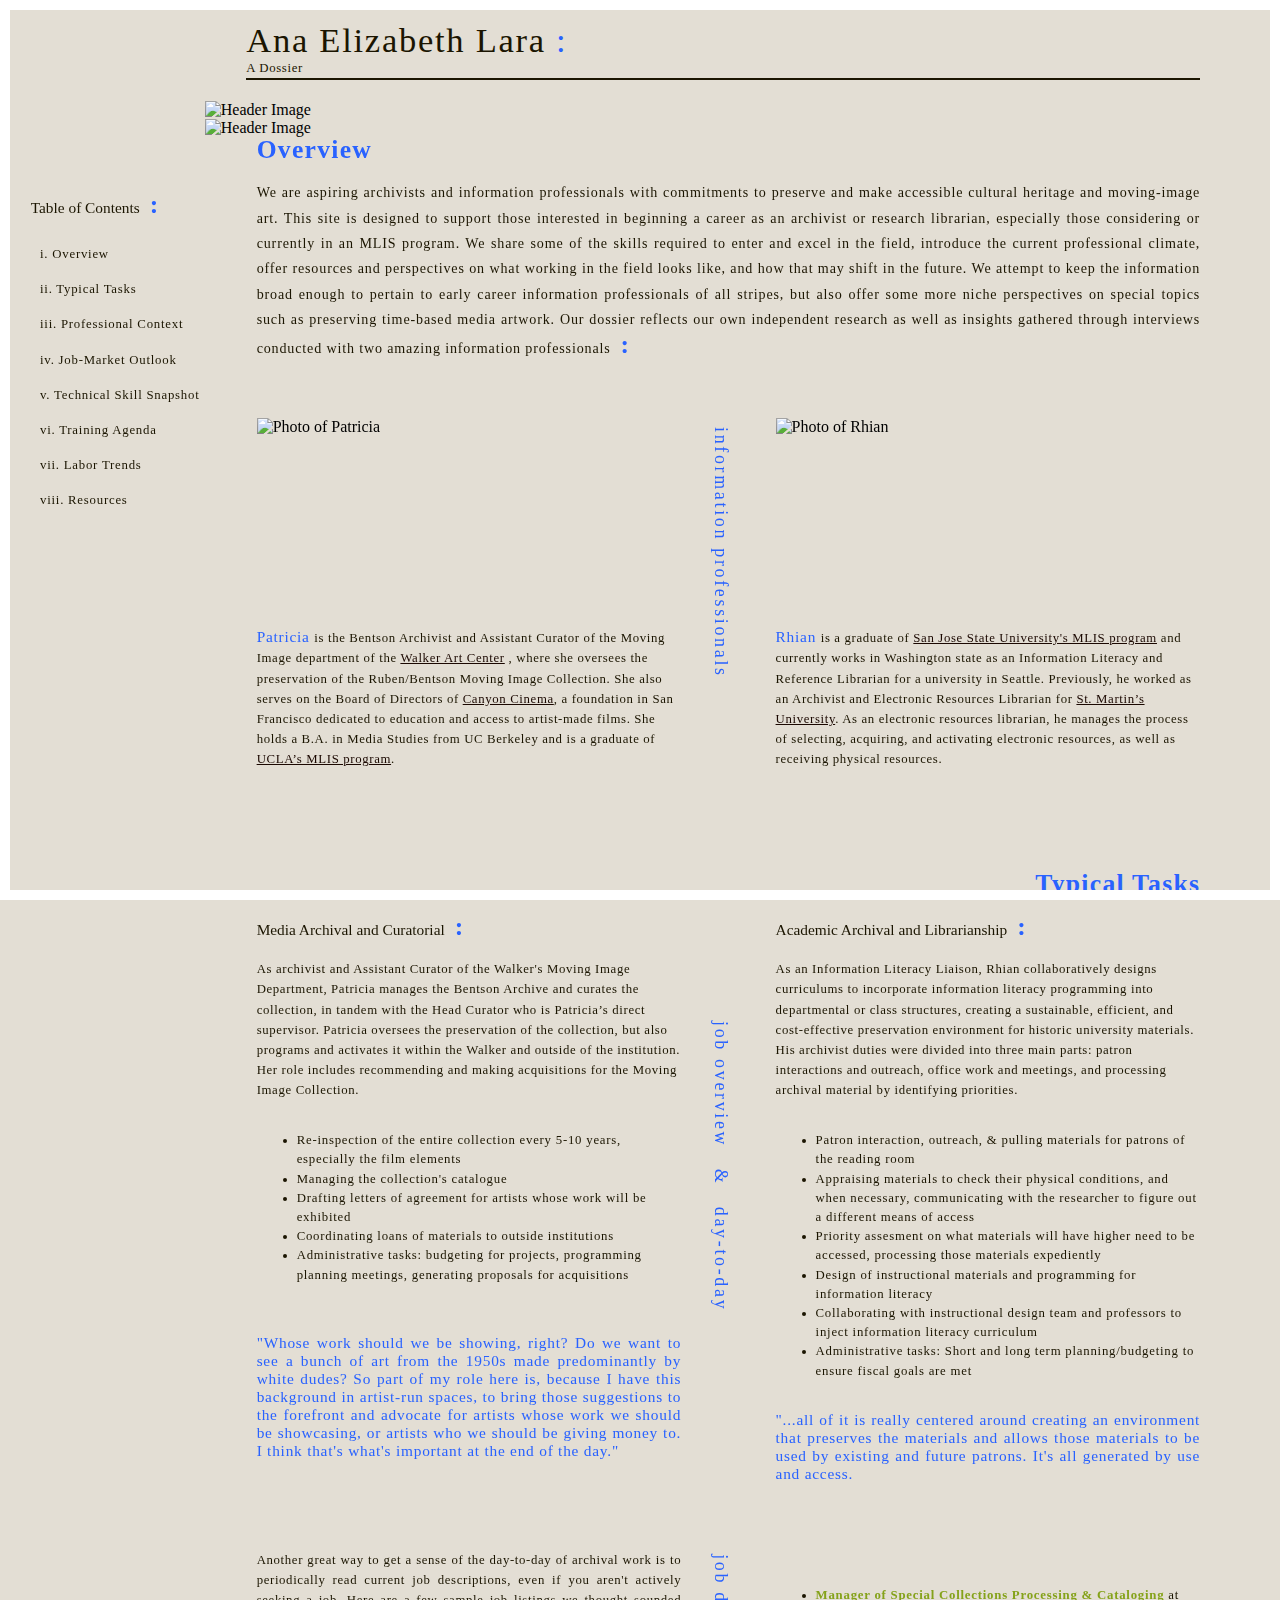
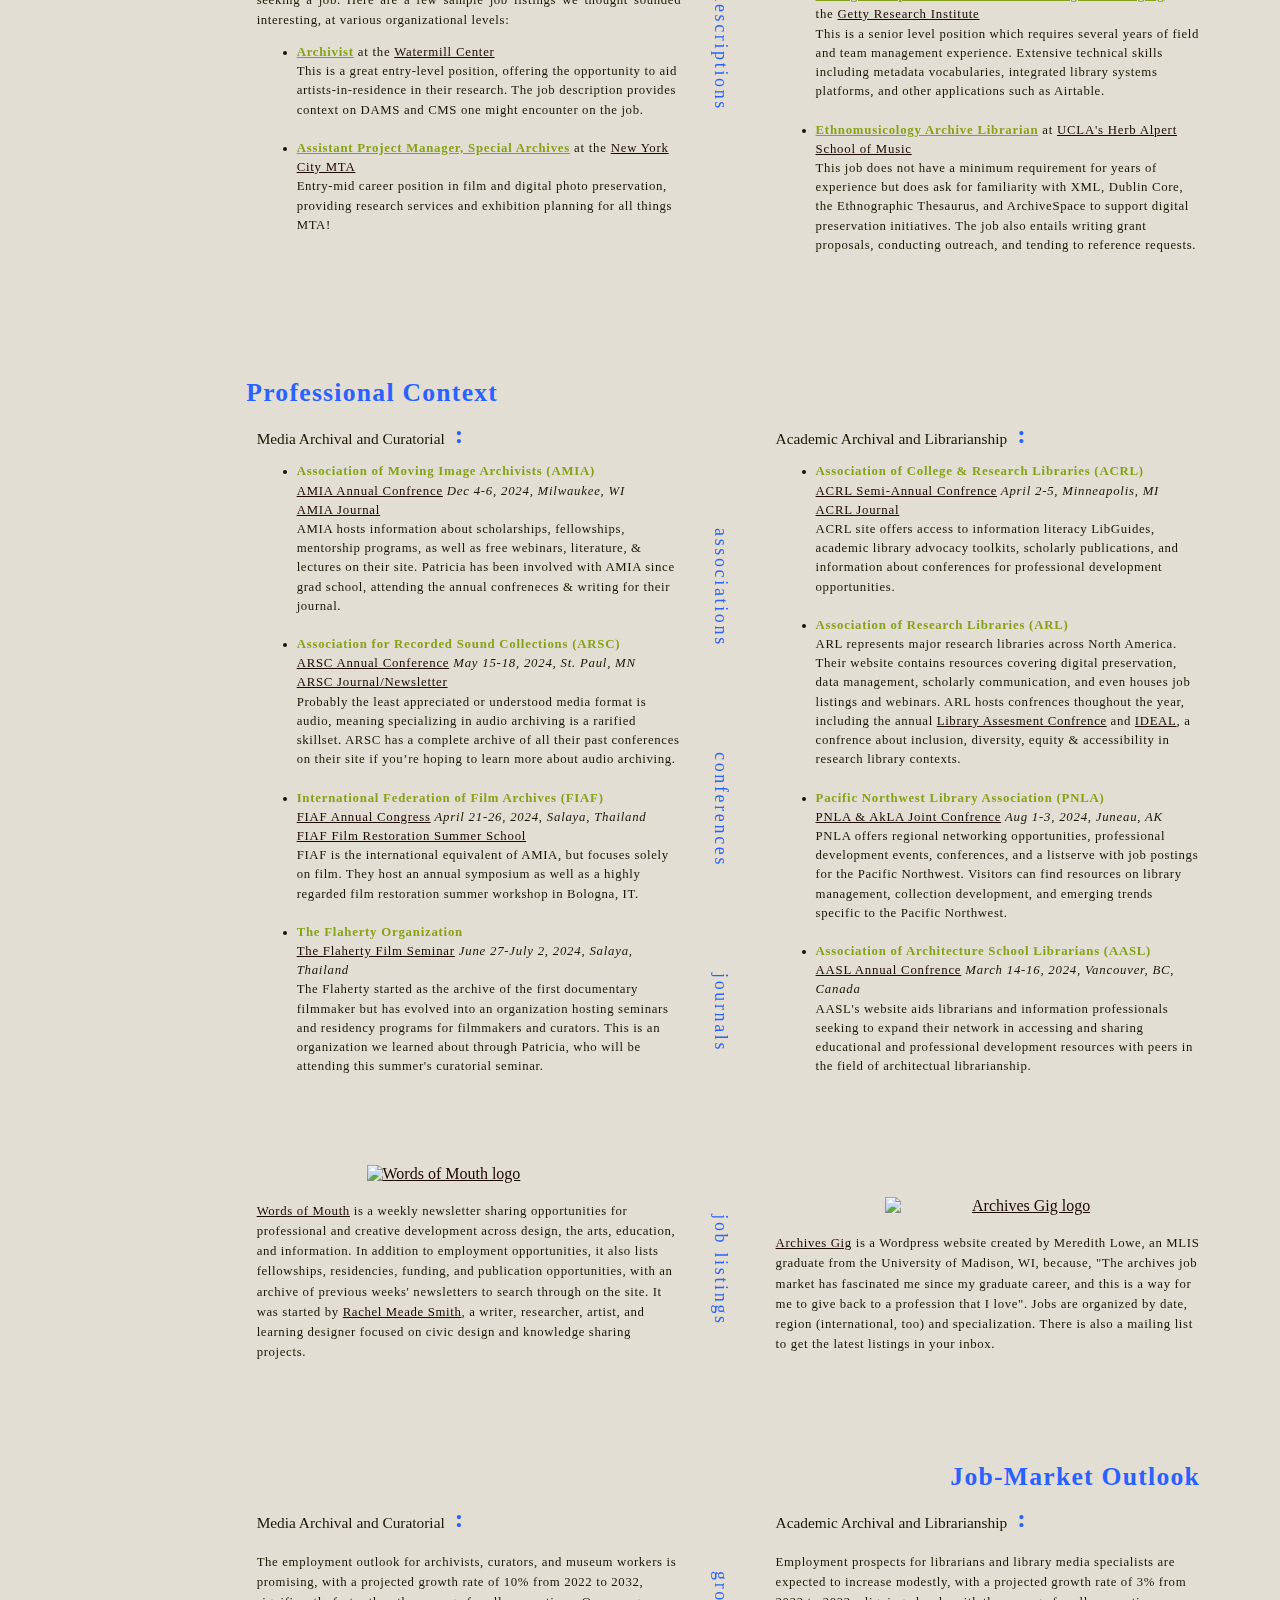
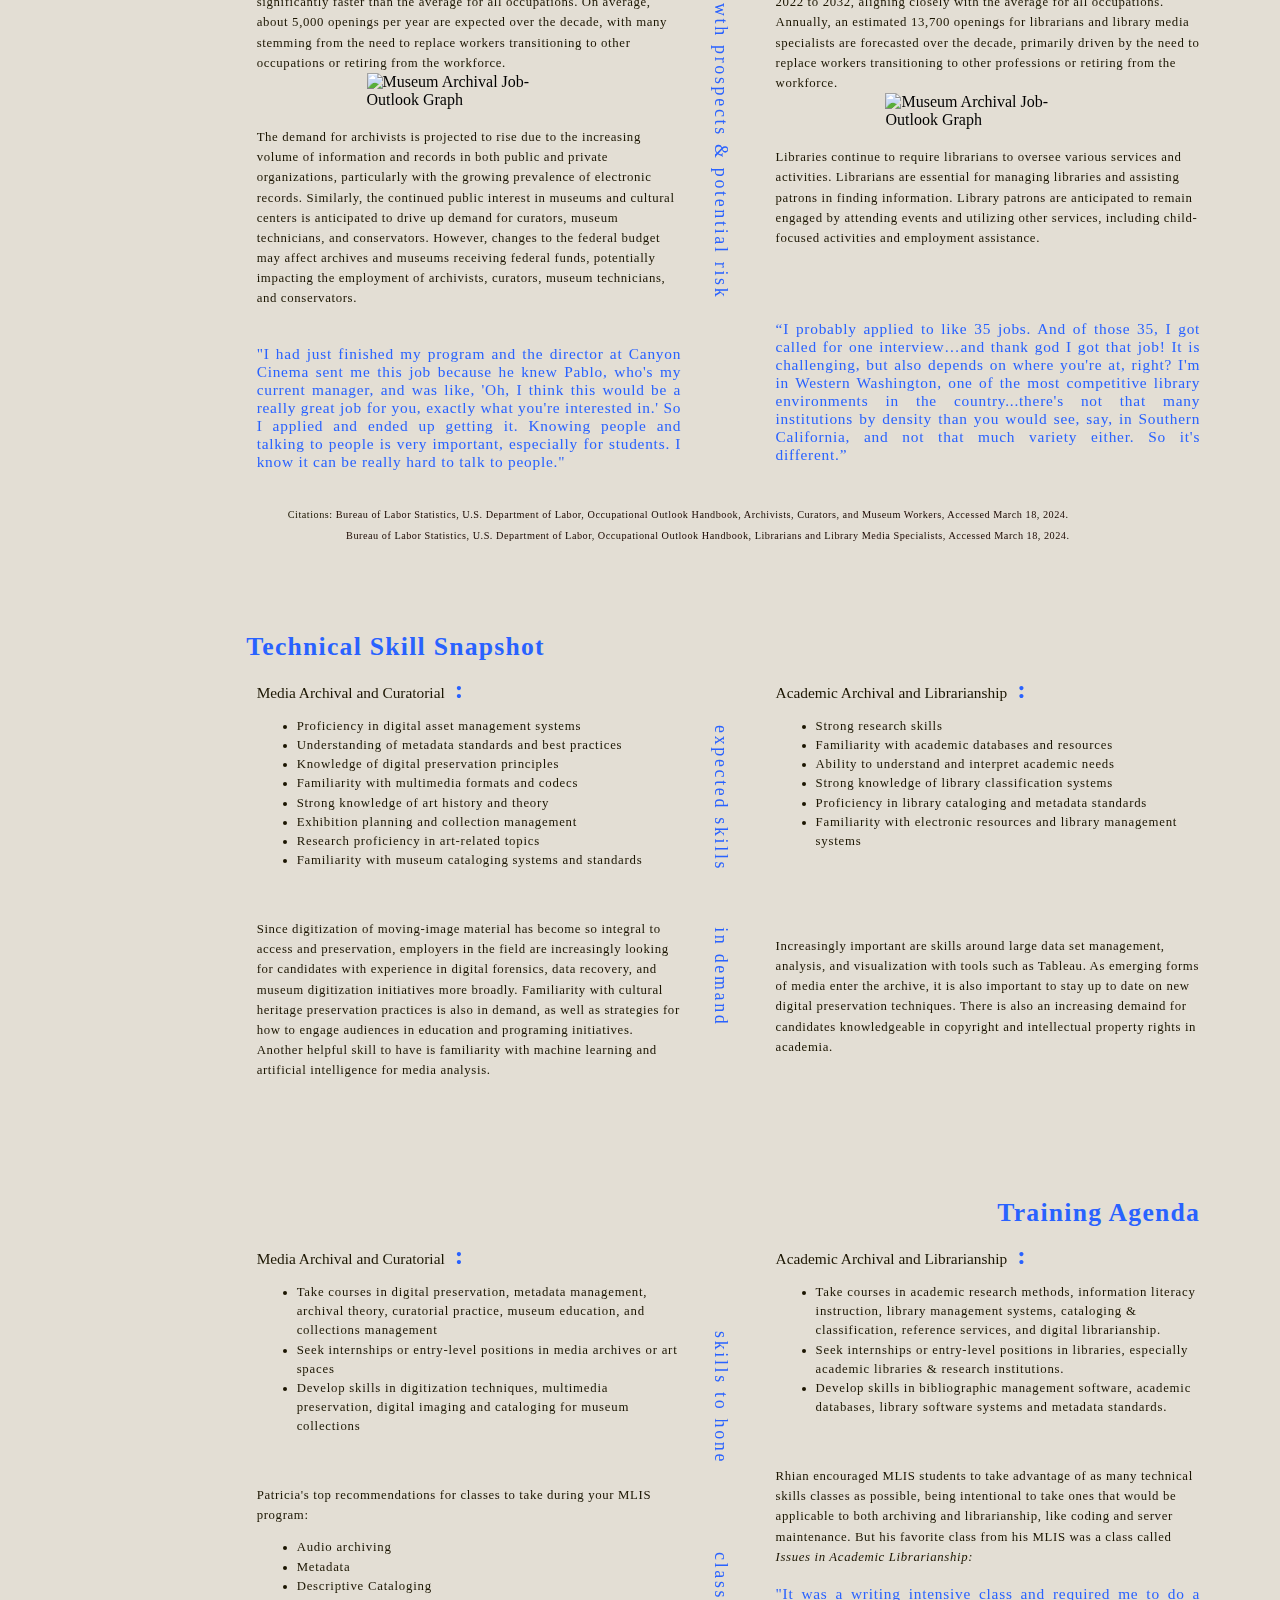
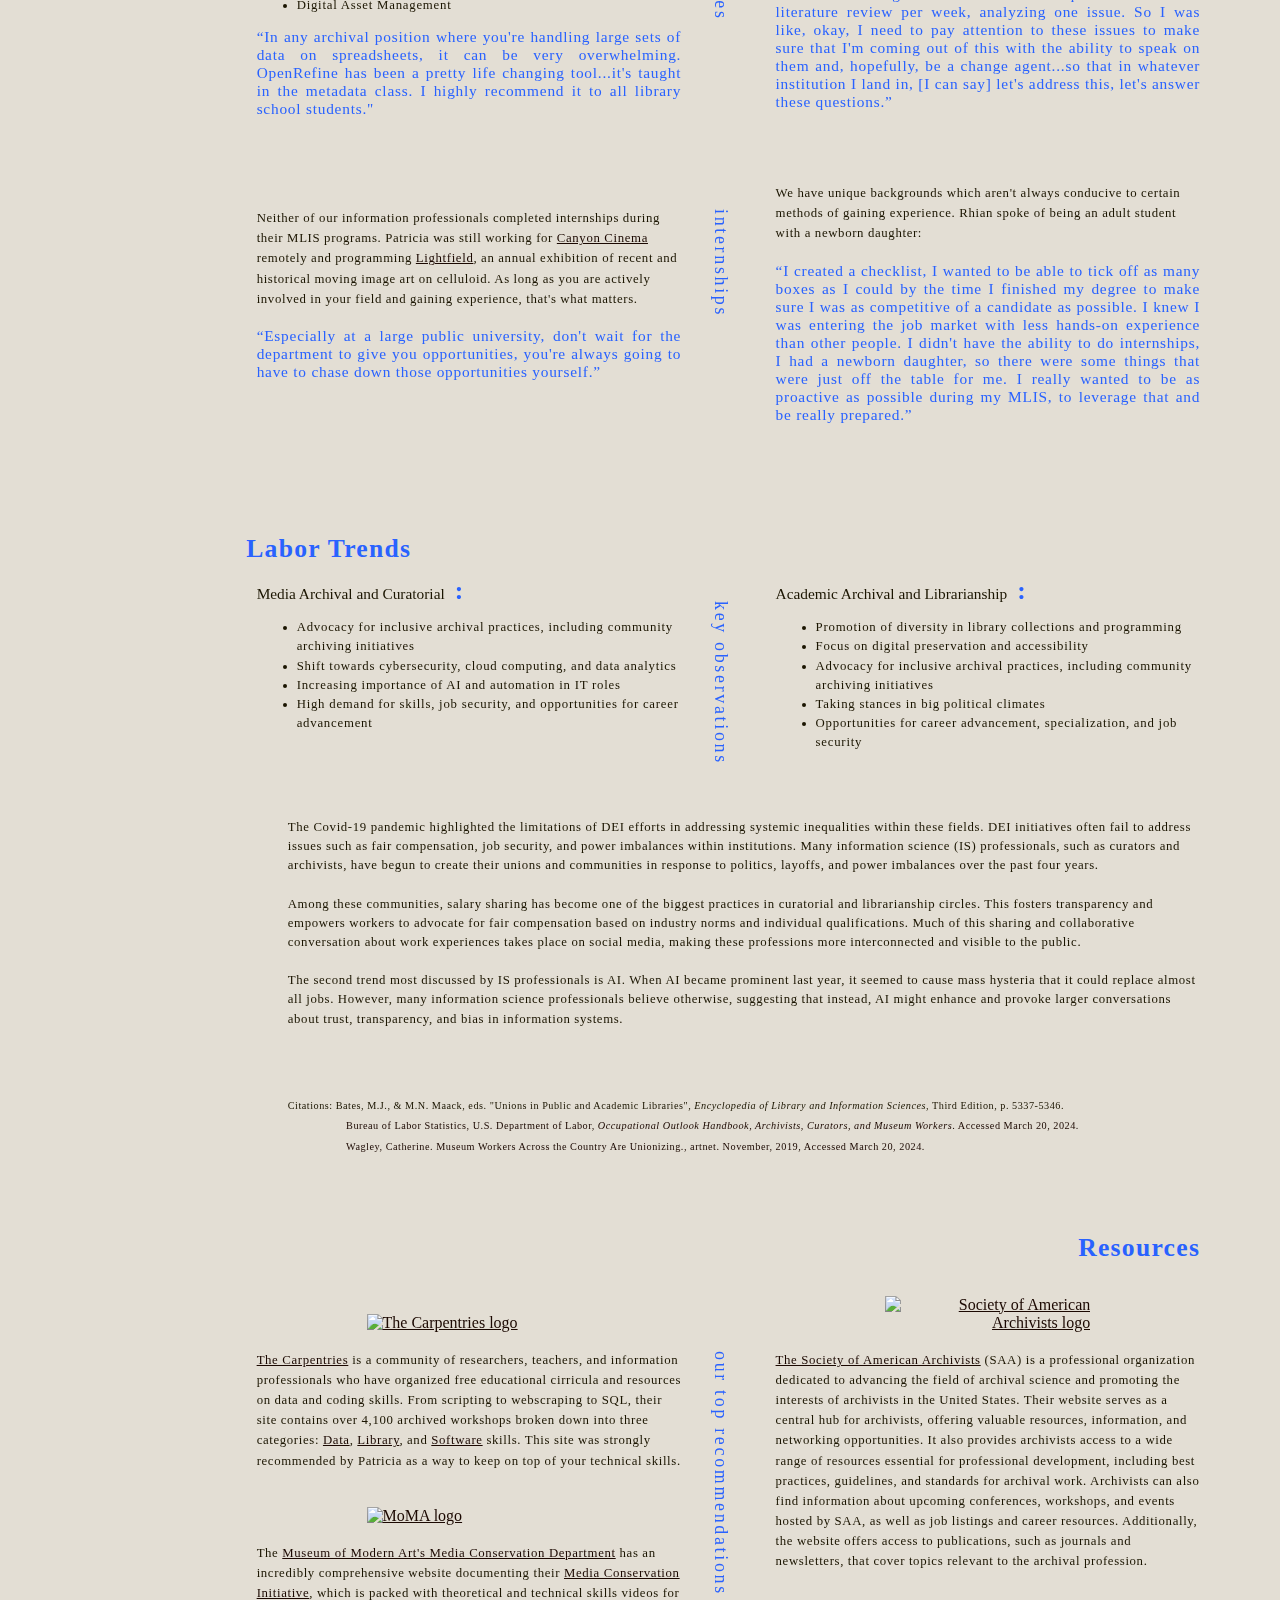
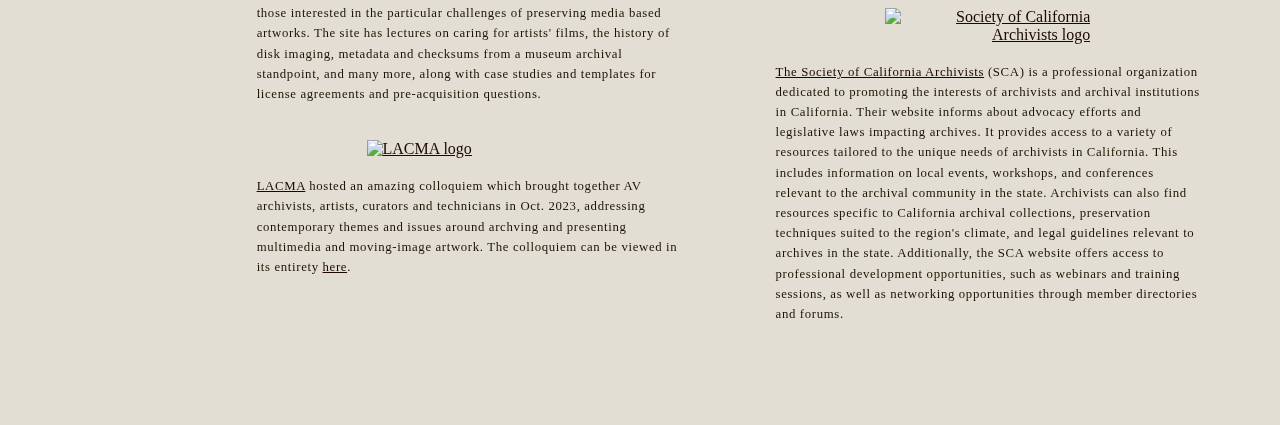
==== commit 6ccf8d9c: "Update index.html" ====
--- a/index.html
+++ b/index.html
@@ -27,6 +27,26 @@
         <p>A Dossier<p>
     </div>
     <img src="header.png" alt="Header Image">
+    <style>
+  .header-image {
+    max-width: 300px; /* Adjust the width as needed */
+    height: auto;
+     <style>
+    .header-container {
+      text-align: center;
+    }
+    .header-image {
+      max-width: 300px; /* Adjust the width as needed */
+      height: auto;
+      margin: 0 auto; /* This centers the image horizontally */
+    }
+  </style>
+</head>
+<body>
+  <div class="header-container">
+    <img src="header.png" alt="Header Image" class="header-image">
+  </div>
+</style>
     <div class="container">
       <div class="wide">
         <h1>Overview</h1>
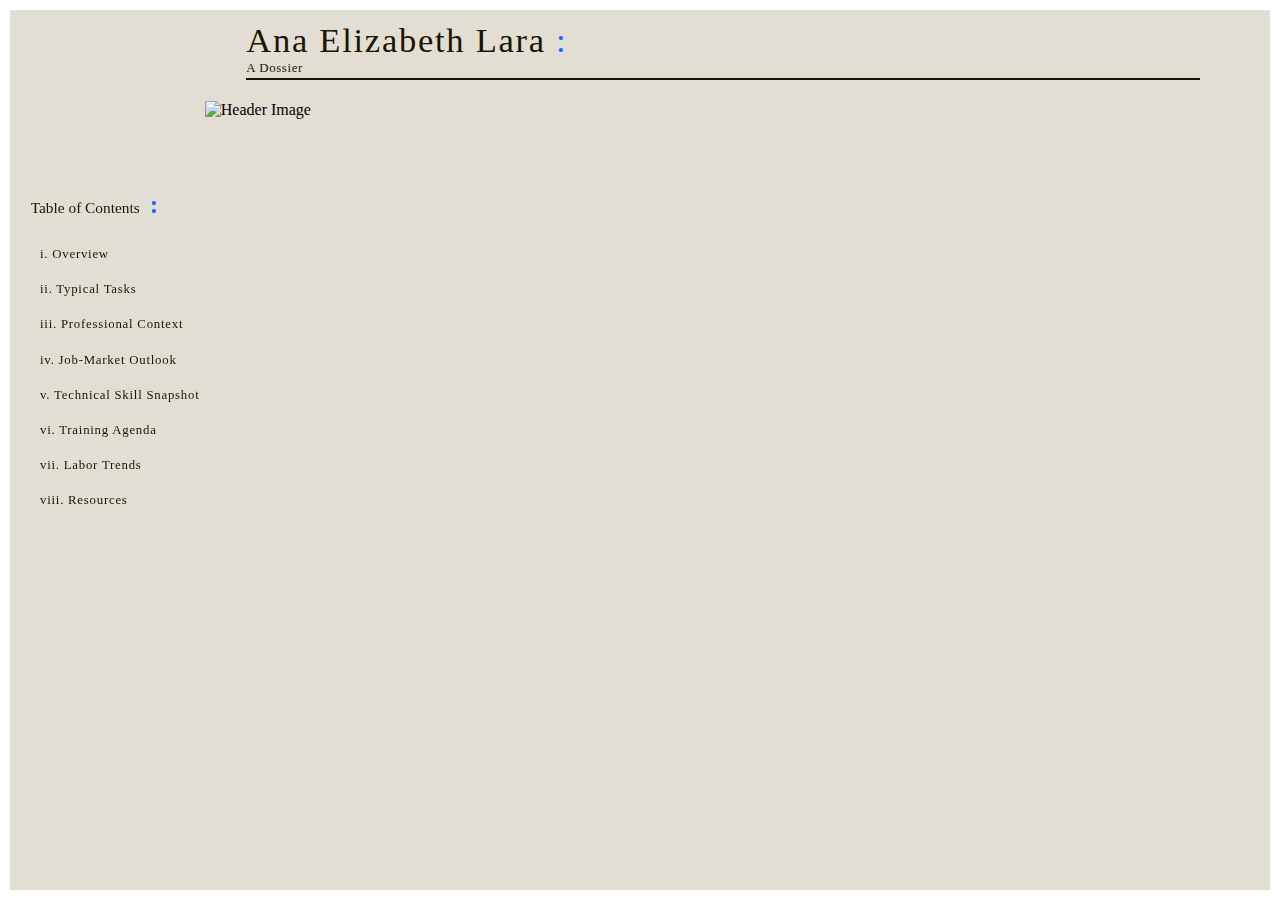
==== commit e1f92fae: "Update index.html" ====
--- a/index.html
+++ b/index.html
@@ -34,19 +34,6 @@
      <style>
     .header-container {
       text-align: center;
-    }
-    .header-image {
-      max-width: 300px; /* Adjust the width as needed */
-      height: auto;
-      margin: 0 auto; /* This centers the image horizontally */
-    }
-  </style>
-</head>
-<body>
-  <div class="header-container">
-    <img src="header.png" alt="Header Image" class="header-image">
-  </div>
-</style>
     <div class="container">
       <div class="wide">
         <h1>Overview</h1>
@@ -197,12 +184,15 @@
           <h2>Academic Archival and Librarianship</h2><h1 class="colon">:</h1>
           <br>
           <div class="tasks">
-            <ul>
-              <li><a href="https://www.ala.org/acrl/" style="color: #85a21a; text-decoration: none;"><b>Association of College & Research Libraries (ACRL)</b></li>
-              <a href="https://web.cvent.com/event/98632c12-9bee-4ab5-bb05-5fcf69f453a4/summary">ACRL Semi-Annual Confrence</a><i> April 2-5, Minneapolis, MI</i><br>
-              <a href="https://www.ala.org/acrl/publications/journals">ACRL Journal</a><br>
-              <p>ACRL site offers access to information literacy LibGuides, academic library advocacy toolkits, scholarly publications, and information about conferences for professional development opportunities.</p>
-              <br><br>
+            <div class="tasks">
+    <!-- This is where you'll embed your sketch -->
+    <iframe src="https://openprocessing.org/sketch/2249687/embed/" width="400" height="400" frameborder="0"></iframe>
+              <ul>
+        <li><a href="https://www.ala.org/acrl/" style="color: #85a21a; text-decoration: none;"><b>Association of College & Research Libraries (ACRL)</b></a></li>
+        <a href="https://web.cvent.com/event/98632c12-9bee-4ab5-bb05-5fcf69f453a4/summary">ACRL Semi-Annual Conference</a><i> April 2-5, Minneapolis, MI</i><br>
+        <a href="https://www.ala.org/acrl/publications/journals">ACRL Journal</a><br>
+        <p>ACRL site offers access to information literacy LibGuides, academic library advocacy toolkits, scholarly publications, and information about conferences for professional development opportunities.</p>
+        <br><br>
               <li><a href="https://www.arl.org/" style="color: #85a21a; text-decoration: none;"><b>Association of Research Libraries (ARL)</b></a></li>
               <p>ARL represents major research libraries across North America. Their website contains resources covering digital preservation, data management, scholarly communication, and even houses job listings and webinars. ARL hosts confrences thoughout the year, including the annual <a href="https://www.arl.org/event/2024-library-assessment-conference/">Library Assesment Confrence</a> and <a href="https://www.arl.org/event/ideal-2024-conference/">IDEAL</a>, a confrence about inclusion, diversity, equity & accessibility in research library contexts.</p>
               <br><br>
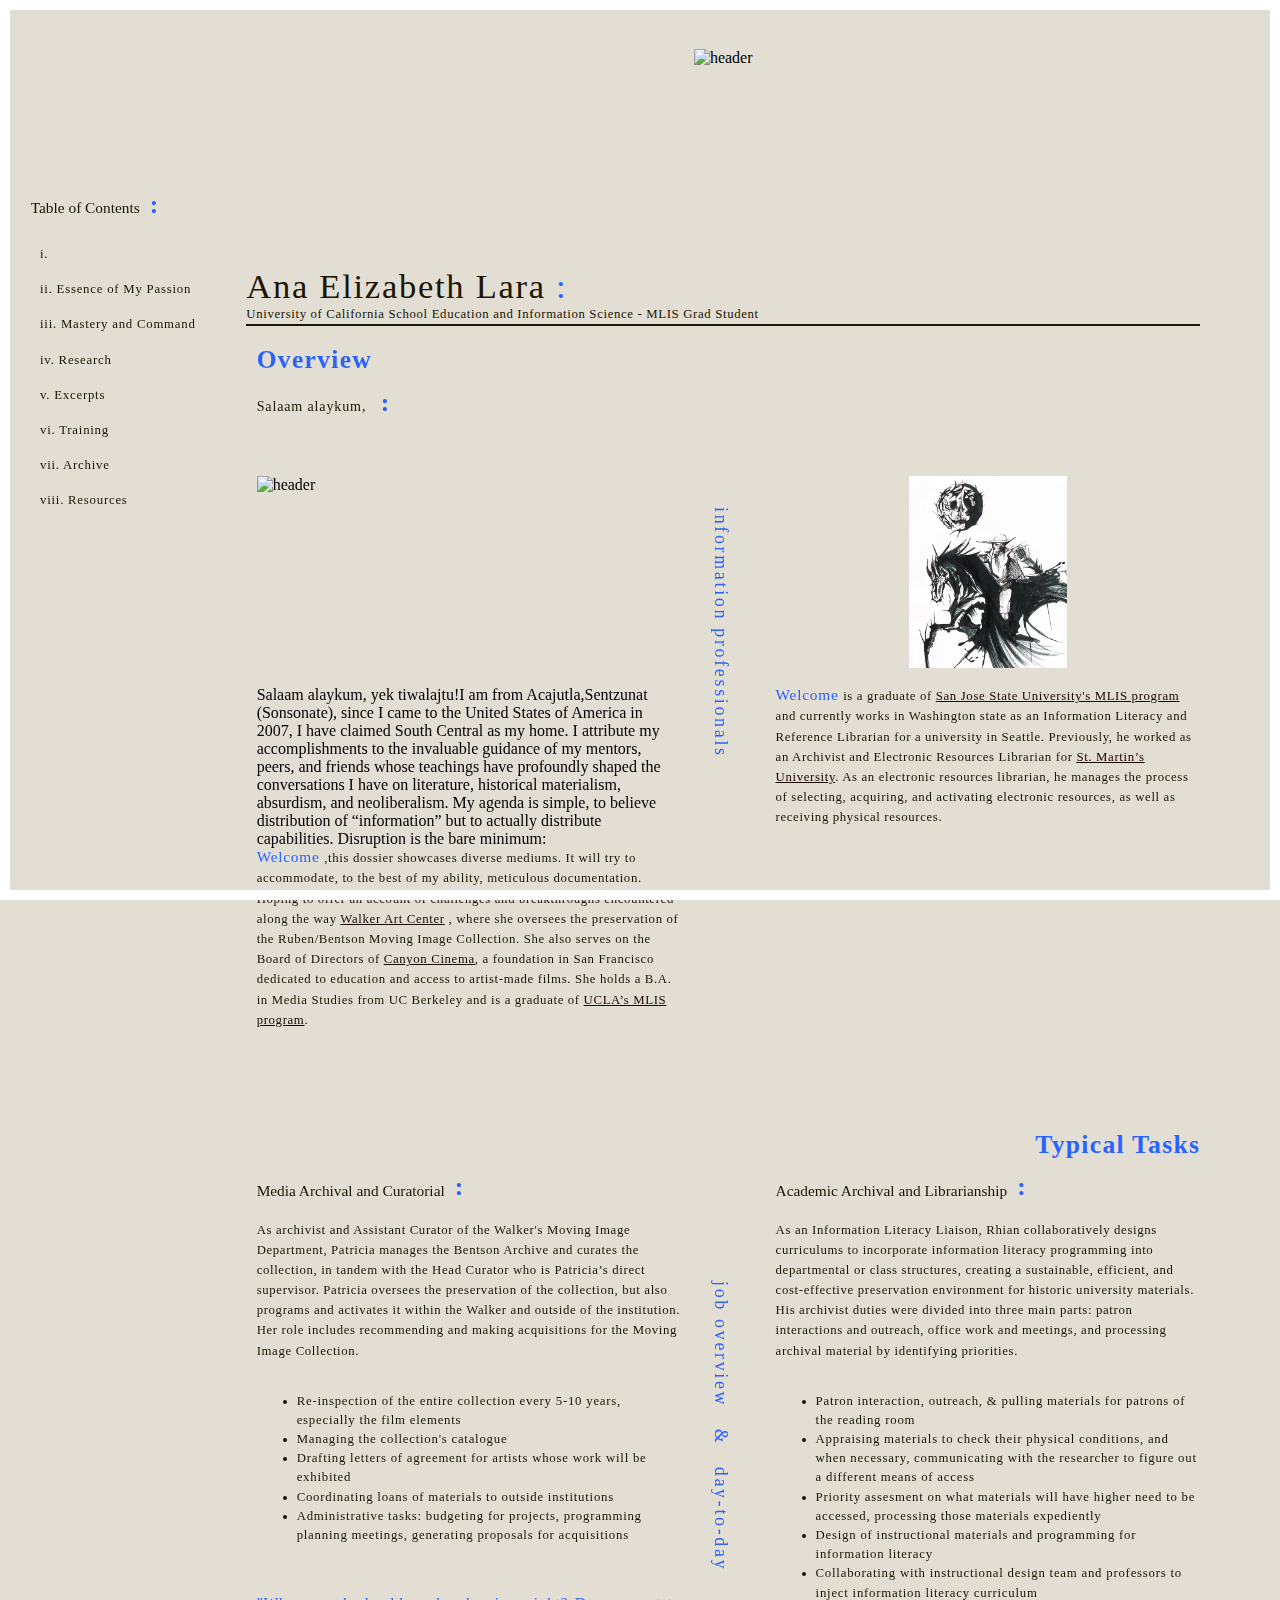
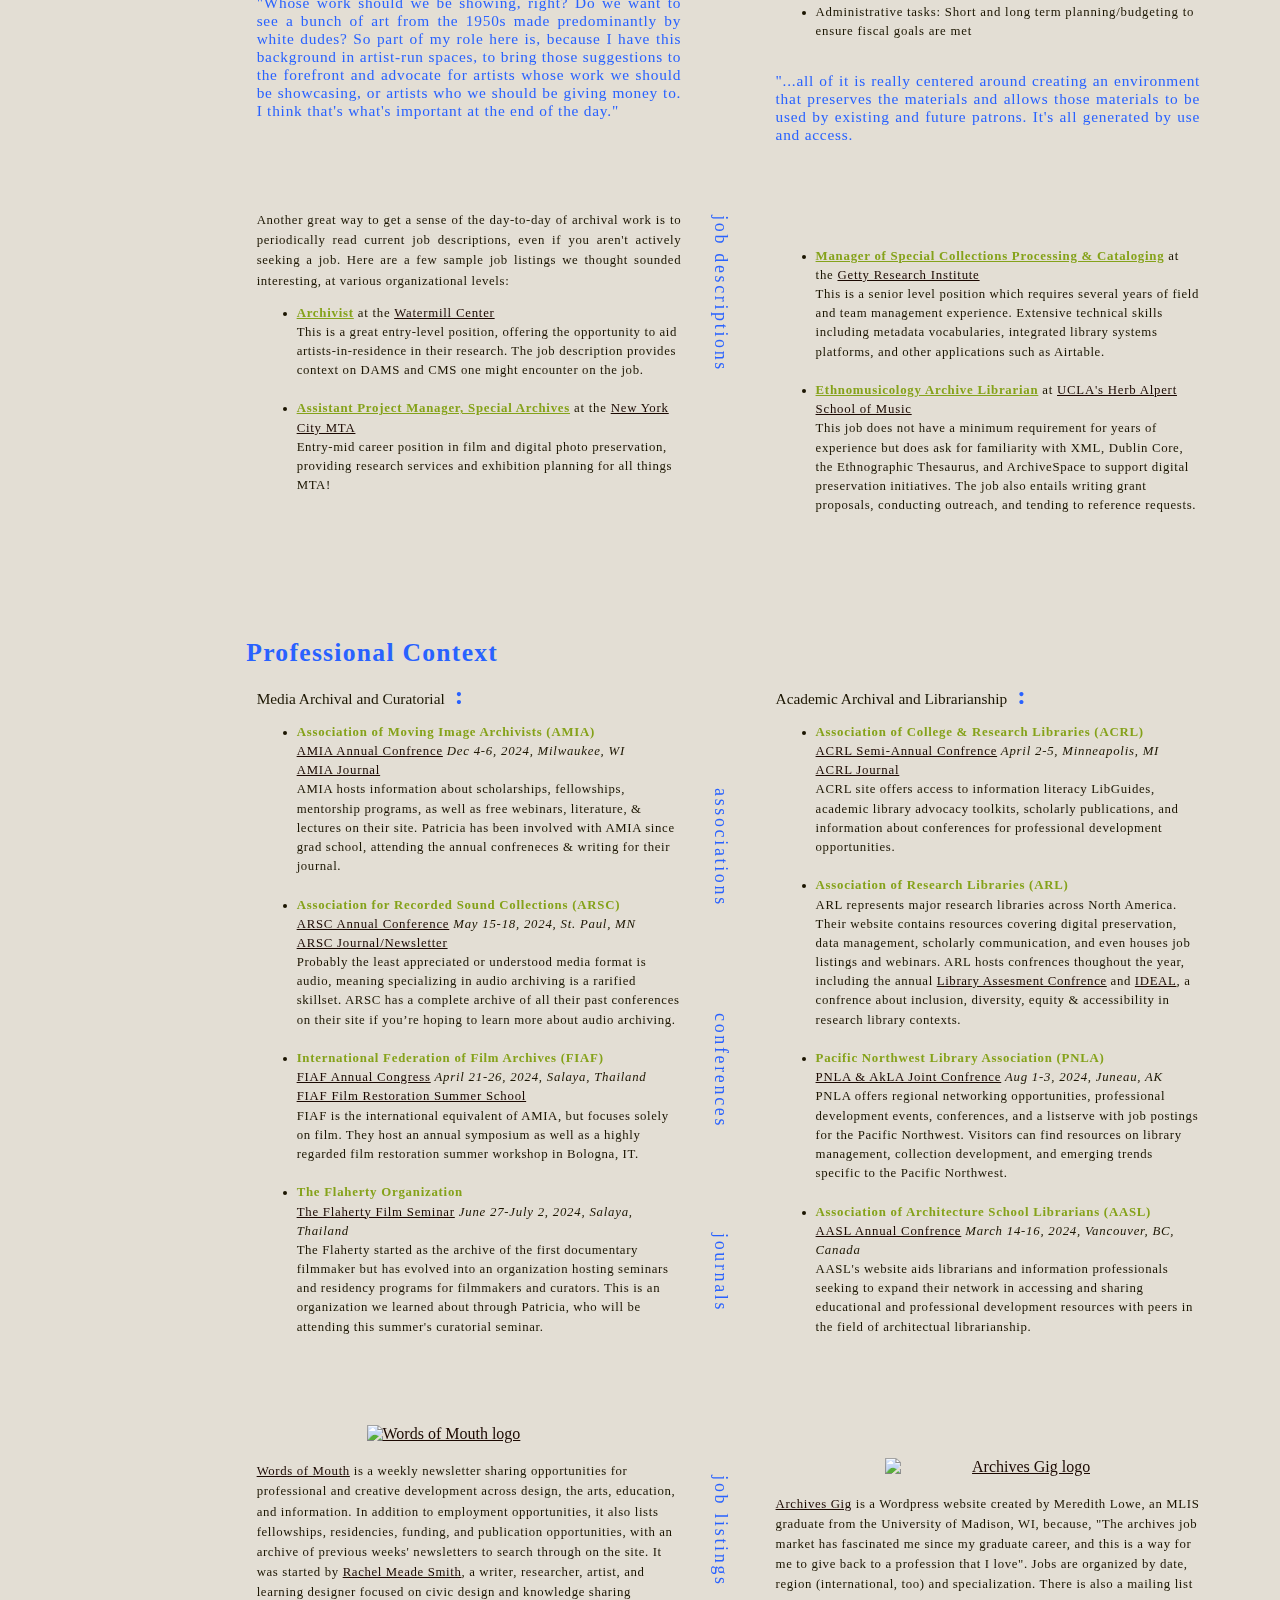
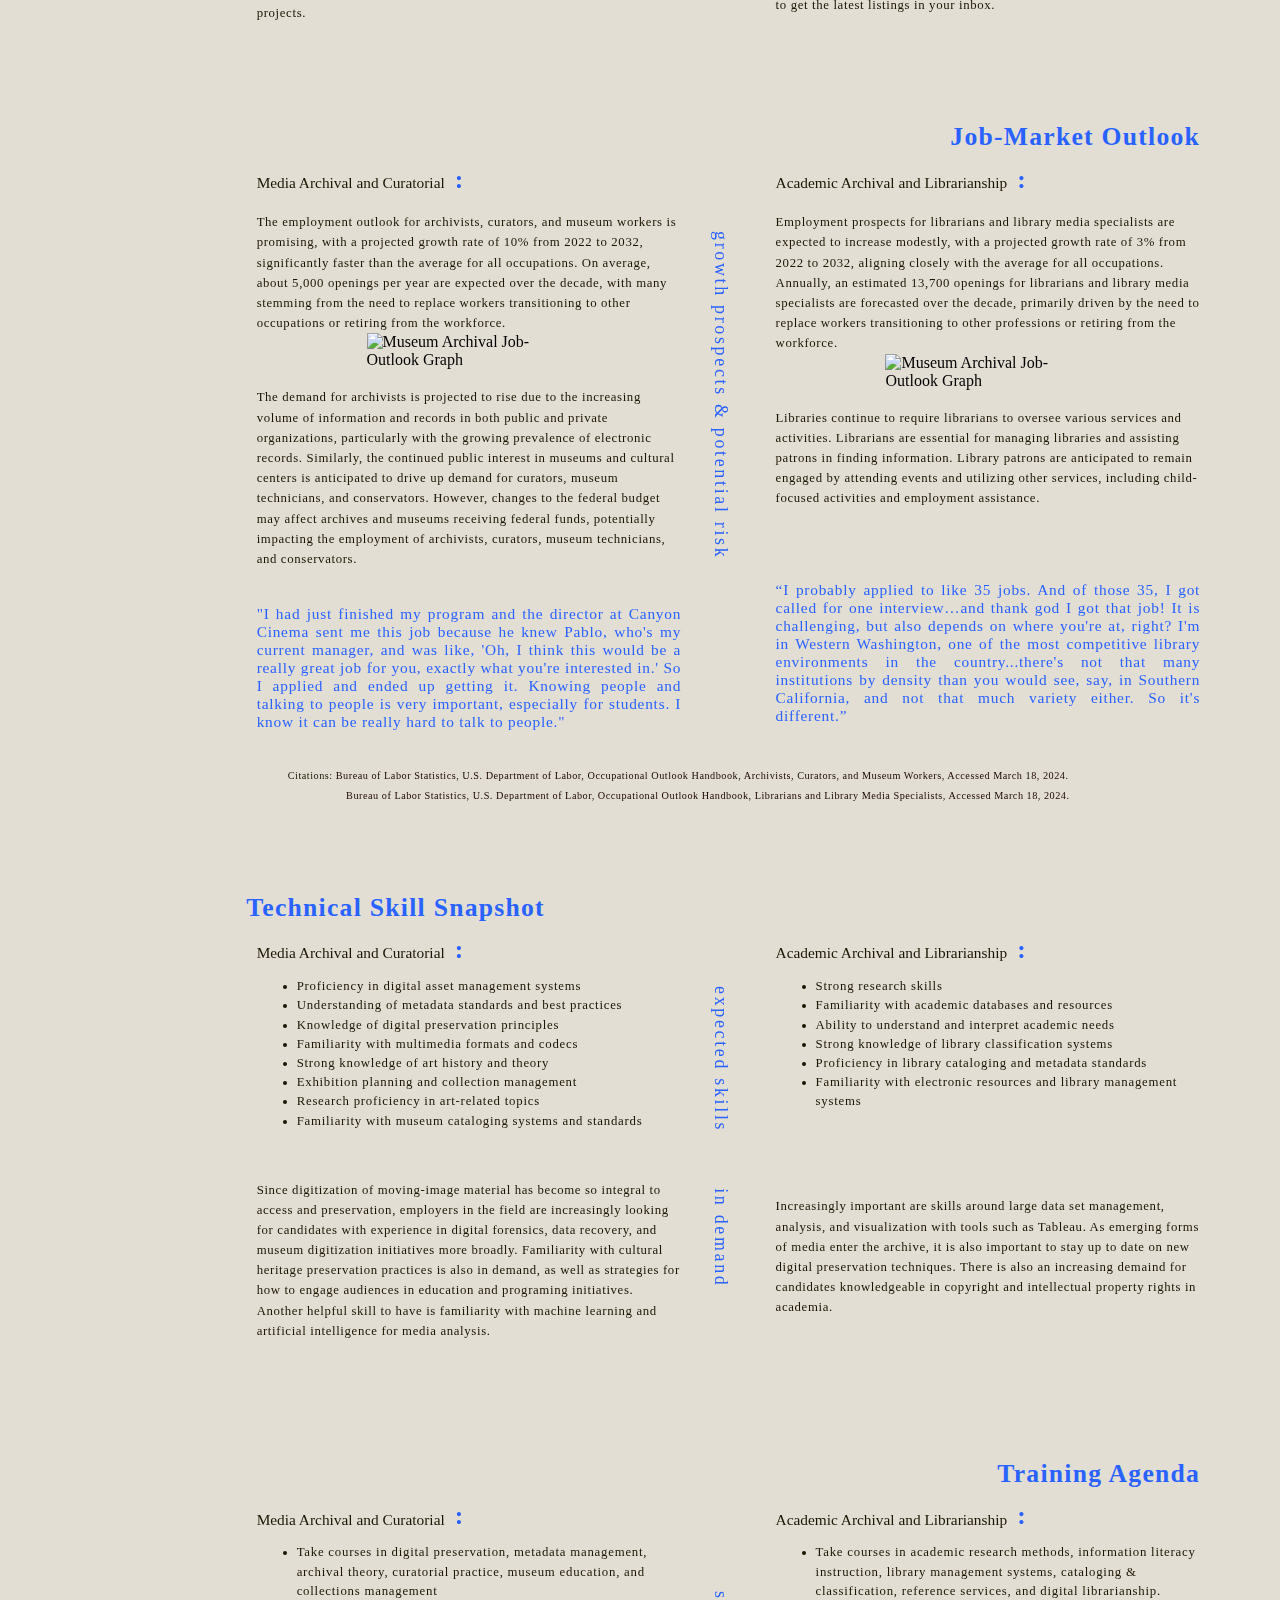
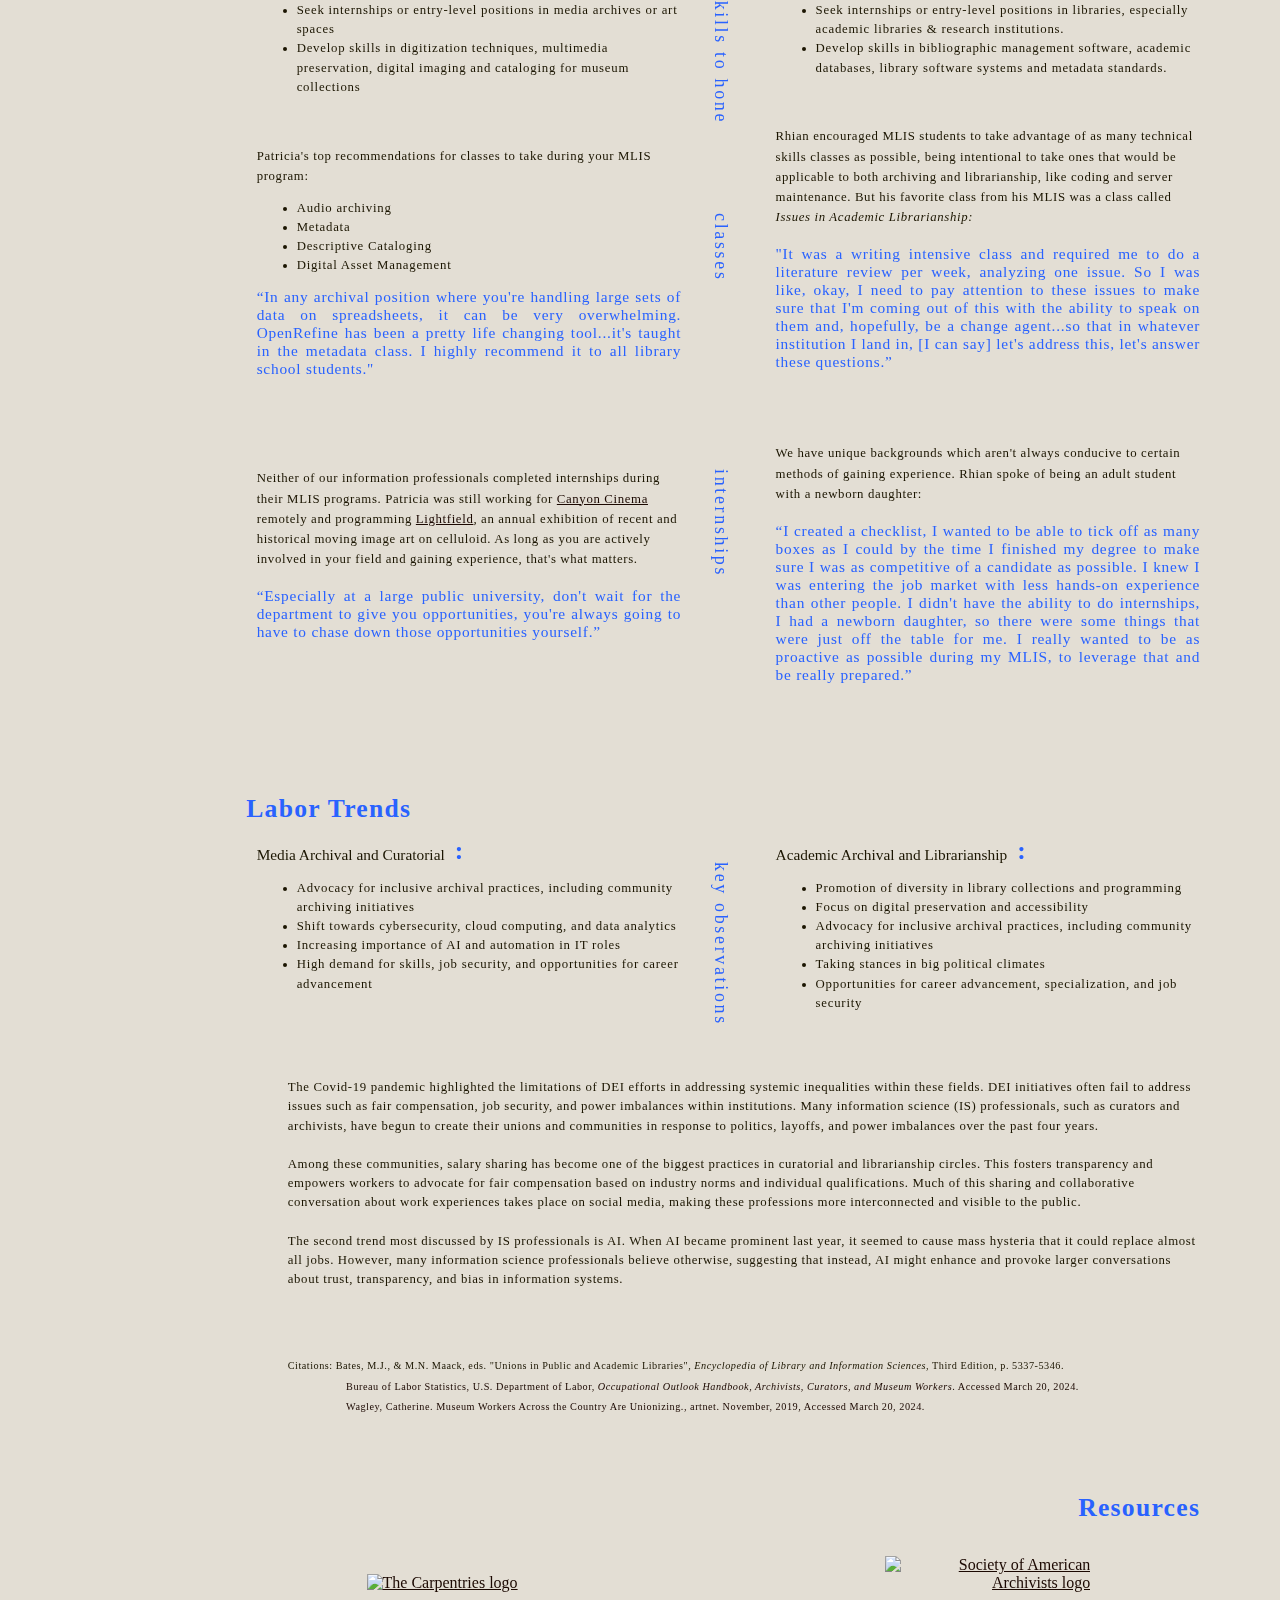
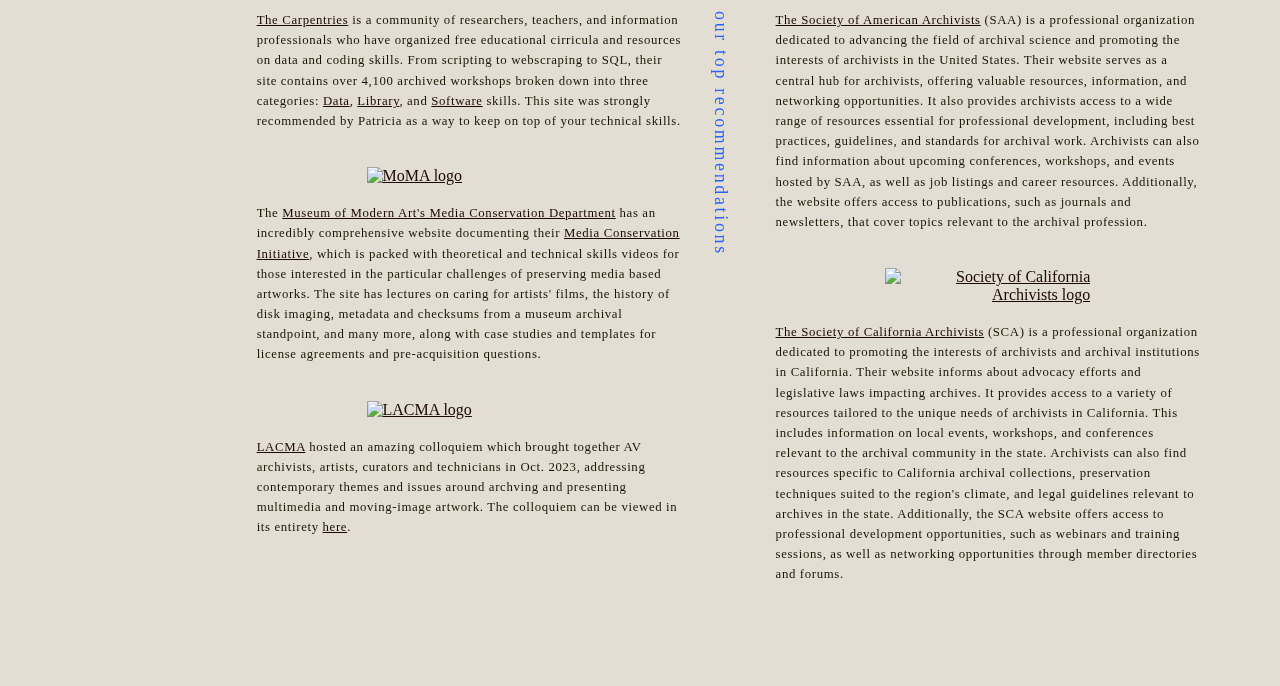
==== commit 28f1b886: "Update index.html" ====
--- a/index.html
+++ b/index.html
@@ -5,48 +5,43 @@
     <meta name="viewport" content="width=device-width, initial-scale=1.0">
     <link rel="stylesheet" href="dossier_style.css">
     <script defer src="dossier.js"></script>
-    <title>Archival Specialization Dossier</title>
+    <br><br>
+          <img class="thumbnail" src="header.png" alt="header">
+          <br>
+    <title>Ana Lara</title>
 </head>
 <body>
   <div class="table_contents">
     <h2>&nbsp;&nbsp;&nbsp;&nbsp;&nbsp;&nbsp;&nbsp;&nbsp;Table of Contents</h2><h1 class="colon">:</h1>
     <ul>
-      <li><a href="#overview"><h4>i. Overview</h4></a></li>
-      <li><a href="#typical"><h4>ii. Typical Tasks</h4></a></li>
-      <li><a href="#professional"><h4>iii. Professional Context</h4></a></li>
-      <li><a href="#job"><h4>iv. Job-Market Outlook</h4></a></li>
-      <li><a href="#technical"><h4>v. Technical Skill Snapshot</h4></a></li>
-      <li><a href="#training"><h4>vi. Training Agenda</h4></a></li>
-      <li><a href="#labor"><h4>vii. Labor Trends</h4></a></li>
-      <li><a href="#reso"><h4>viii. Resources</h4></a></li>
+      <li><a href="#Yek tiwalajtu"><h4>i. </h4></a></li>
+      <li><a href="#Essence of My Passions"><h4>ii. Essence of My Passion</h4></a></li>
+      <li><a href="#Mastery and Command"><h4>iii. Mastery and Command</h4></a></li>
+      <li><a href="#Research"><h4>iv. Research</h4></a></li>
+      <li><a href="#Excerpts"><h4>v. Excerpts</h4></a></li>
+      <li><a href="#Training"><h4>vi. Training</h4></a></li>
+      <li><a href="#Archive"><h4>vii. Archive</h4></a></li>
+      <li><a href="#Resources"><h4>viii. Resources</h4></a></li>
     </ul>
   </div>
   <div id="overview">
     <div class="heading">
         <h7>Ana Elizabeth Lara</h7><h7 class="colon">:</h7><br>
-        <p>A Dossier<p>
+        <p>University of California School Education and Information Science - MLIS Grad Student <p>
     </div>
-    <img src="header.png" alt="Header Image">
-    <style>
-  .header-image {
-    max-width: 300px; /* Adjust the width as needed */
-    height: auto;
-     <style>
-    .header-container {
-      text-align: center;
     <div class="container">
       <div class="wide">
         <h1>Overview</h1>
         <br><br>
-        <h3>We are aspiring archivists and information professionals with commitments to preserve and make accessible cultural heritage and moving-image art. This site is designed to support those interested in beginning a career as an archivist or research librarian, especially those considering or currently in an MLIS program. We share some of the skills required to enter and excel in the field, introduce the current professional climate, offer resources and perspectives on what working in the field looks like, and how that may shift in the future. We attempt to keep the information broad enough to pertain to early career information professionals of all stripes, but also offer some more niche perspectives on special topics such as preserving time-based media artwork. Our dossier reflects our own independent research as well as insights gathered through interviews conducted with two amazing information professionals</h3><h1 class="colon">:</h1>
+        <h3>Salaam alaykum, </h3><h1 class="colon">:</h1>
       </div>
     </div>
     <div class="container">
       <div class="column_1">
         <br><br>
-          <img class="thumbnail" src="Pat.jpg" alt="Photo of Patricia">
-          <br>
-          <h6>Patricia </h6><p> is the Bentson Archivist and Assistant Curator of the Moving Image department of the 
+          <img class="thumbnail" src="header.png" alt="header">
+          <br>Salaam alaykum, yek tiwalajtu!I am from Acajutla,Sentzunat (Sonsonate), since I came to the United States of America in 2007, I have claimed South Central as my home. I attribute my accomplishments to the invaluable guidance of my mentors, peers, and friends whose teachings have profoundly shaped the conversations I have on literature, historical materialism, absurdism, and neoliberalism. My agenda is simple, to believe distribution of “information” but to actually distribute capabilities. Disruption is the bare minimum:<br>
+          <h6>Welcome </h6><p>,this dossier showcases diverse mediums. It will try to accommodate, to the best of my ability, meticulous documentation. Hoping to offer an account of challenges and breakthroughs encountered along the way
           <a href="https://walkerart.org/">Walker Art Center</a>
           , where she oversees the preservation of the Ruben/Bentson Moving Image Collection. She also serves on the Board of Directors of 
           <a href="https://canyoncinema.com/">Canyon Cinema</a>, a foundation in San Francisco dedicated to education and access to artist-made films.
@@ -58,9 +53,9 @@
       </div>
       <div class="column_2">
         <br><br>
-          <img class="thumbnail" src="Rhi.jpg" alt="Photo of Rhian">
-          <br>
-          <h6>Rhian </h6><p> is a graduate of <a href="https://ischool.sjsu.edu/master-library-and-information-science">San Jose State University's MLIS program</a> and currently works in Washington state as an Information Literacy and Reference Librarian for a university in Seattle. Previously, he worked as an Archivist and Electronic Resources Librarian for <a href="https://www.stmartin.edu/">St. Martin’s University</a>. As an electronic resources librarian, he manages the process of selecting, acquiring, and activating electronic resources, as well as receiving physical resources. 
+          <img class="thumbnail" src="lamancha.png" alt="mancha">
+          <br>
+          <h6>Welcome </h6><p> is a graduate of <a href="https://ischool.sjsu.edu/master-library-and-information-science">San Jose State University's MLIS program</a> and currently works in Washington state as an Information Literacy and Reference Librarian for a university in Seattle. Previously, he worked as an Archivist and Electronic Resources Librarian for <a href="https://www.stmartin.edu/">St. Martin’s University</a>. As an electronic resources librarian, he manages the process of selecting, acquiring, and activating electronic resources, as well as receiving physical resources. 
           </p>
       </div>
     </div>
@@ -184,15 +179,12 @@
           <h2>Academic Archival and Librarianship</h2><h1 class="colon">:</h1>
           <br>
           <div class="tasks">
-            <div class="tasks">
-    <!-- This is where you'll embed your sketch -->
-    <iframe src="https://openprocessing.org/sketch/2249687/embed/" width="400" height="400" frameborder="0"></iframe>
-              <ul>
-        <li><a href="https://www.ala.org/acrl/" style="color: #85a21a; text-decoration: none;"><b>Association of College & Research Libraries (ACRL)</b></a></li>
-        <a href="https://web.cvent.com/event/98632c12-9bee-4ab5-bb05-5fcf69f453a4/summary">ACRL Semi-Annual Conference</a><i> April 2-5, Minneapolis, MI</i><br>
-        <a href="https://www.ala.org/acrl/publications/journals">ACRL Journal</a><br>
-        <p>ACRL site offers access to information literacy LibGuides, academic library advocacy toolkits, scholarly publications, and information about conferences for professional development opportunities.</p>
-        <br><br>
+            <ul>
+              <li><a href="https://www.ala.org/acrl/" style="color: #85a21a; text-decoration: none;"><b>Association of College & Research Libraries (ACRL)</b></li>
+              <a href="https://web.cvent.com/event/98632c12-9bee-4ab5-bb05-5fcf69f453a4/summary">ACRL Semi-Annual Confrence</a><i> April 2-5, Minneapolis, MI</i><br>
+              <a href="https://www.ala.org/acrl/publications/journals">ACRL Journal</a><br>
+              <p>ACRL site offers access to information literacy LibGuides, academic library advocacy toolkits, scholarly publications, and information about conferences for professional development opportunities.</p>
+              <br><br>
               <li><a href="https://www.arl.org/" style="color: #85a21a; text-decoration: none;"><b>Association of Research Libraries (ARL)</b></a></li>
               <p>ARL represents major research libraries across North America. Their website contains resources covering digital preservation, data management, scholarly communication, and even houses job listings and webinars. ARL hosts confrences thoughout the year, including the annual <a href="https://www.arl.org/event/2024-library-assessment-conference/">Library Assesment Confrence</a> and <a href="https://www.arl.org/event/ideal-2024-conference/">IDEAL</a>, a confrence about inclusion, diversity, equity & accessibility in research library contexts.</p>
               <br><br>
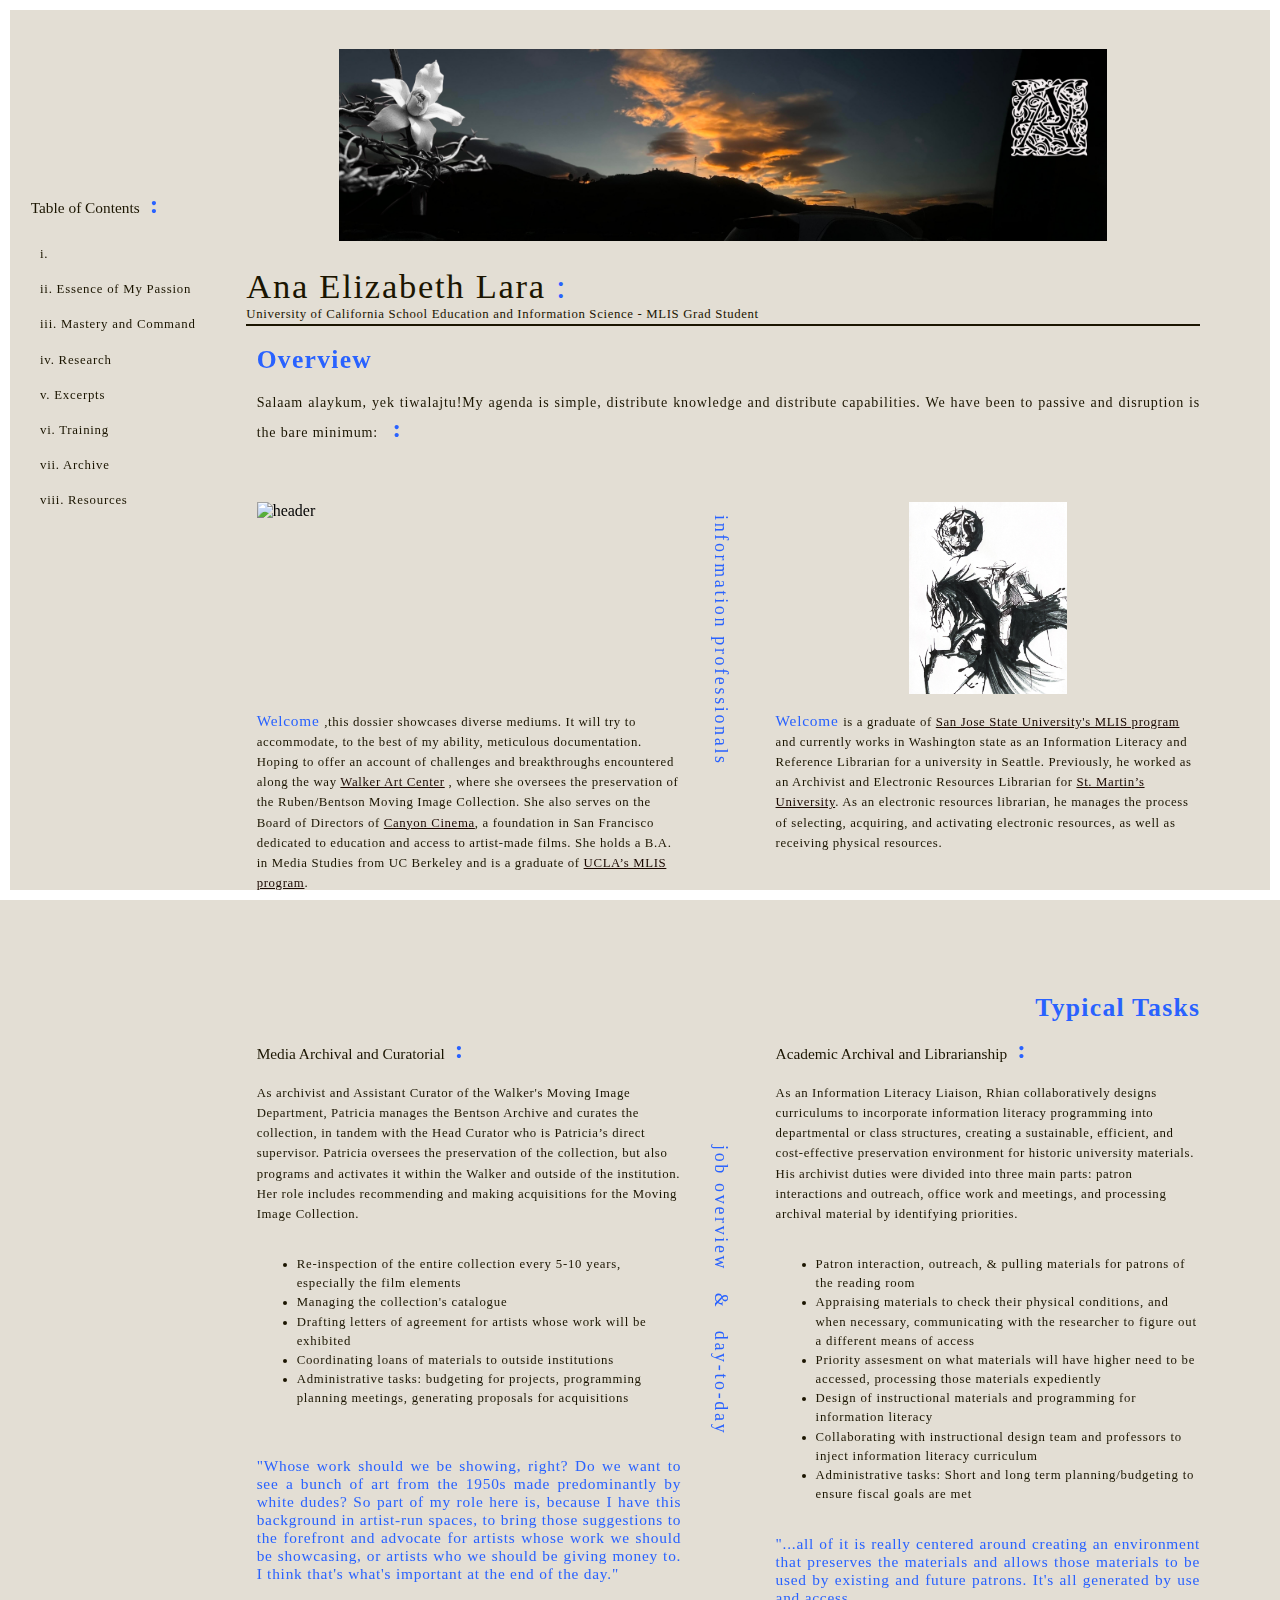
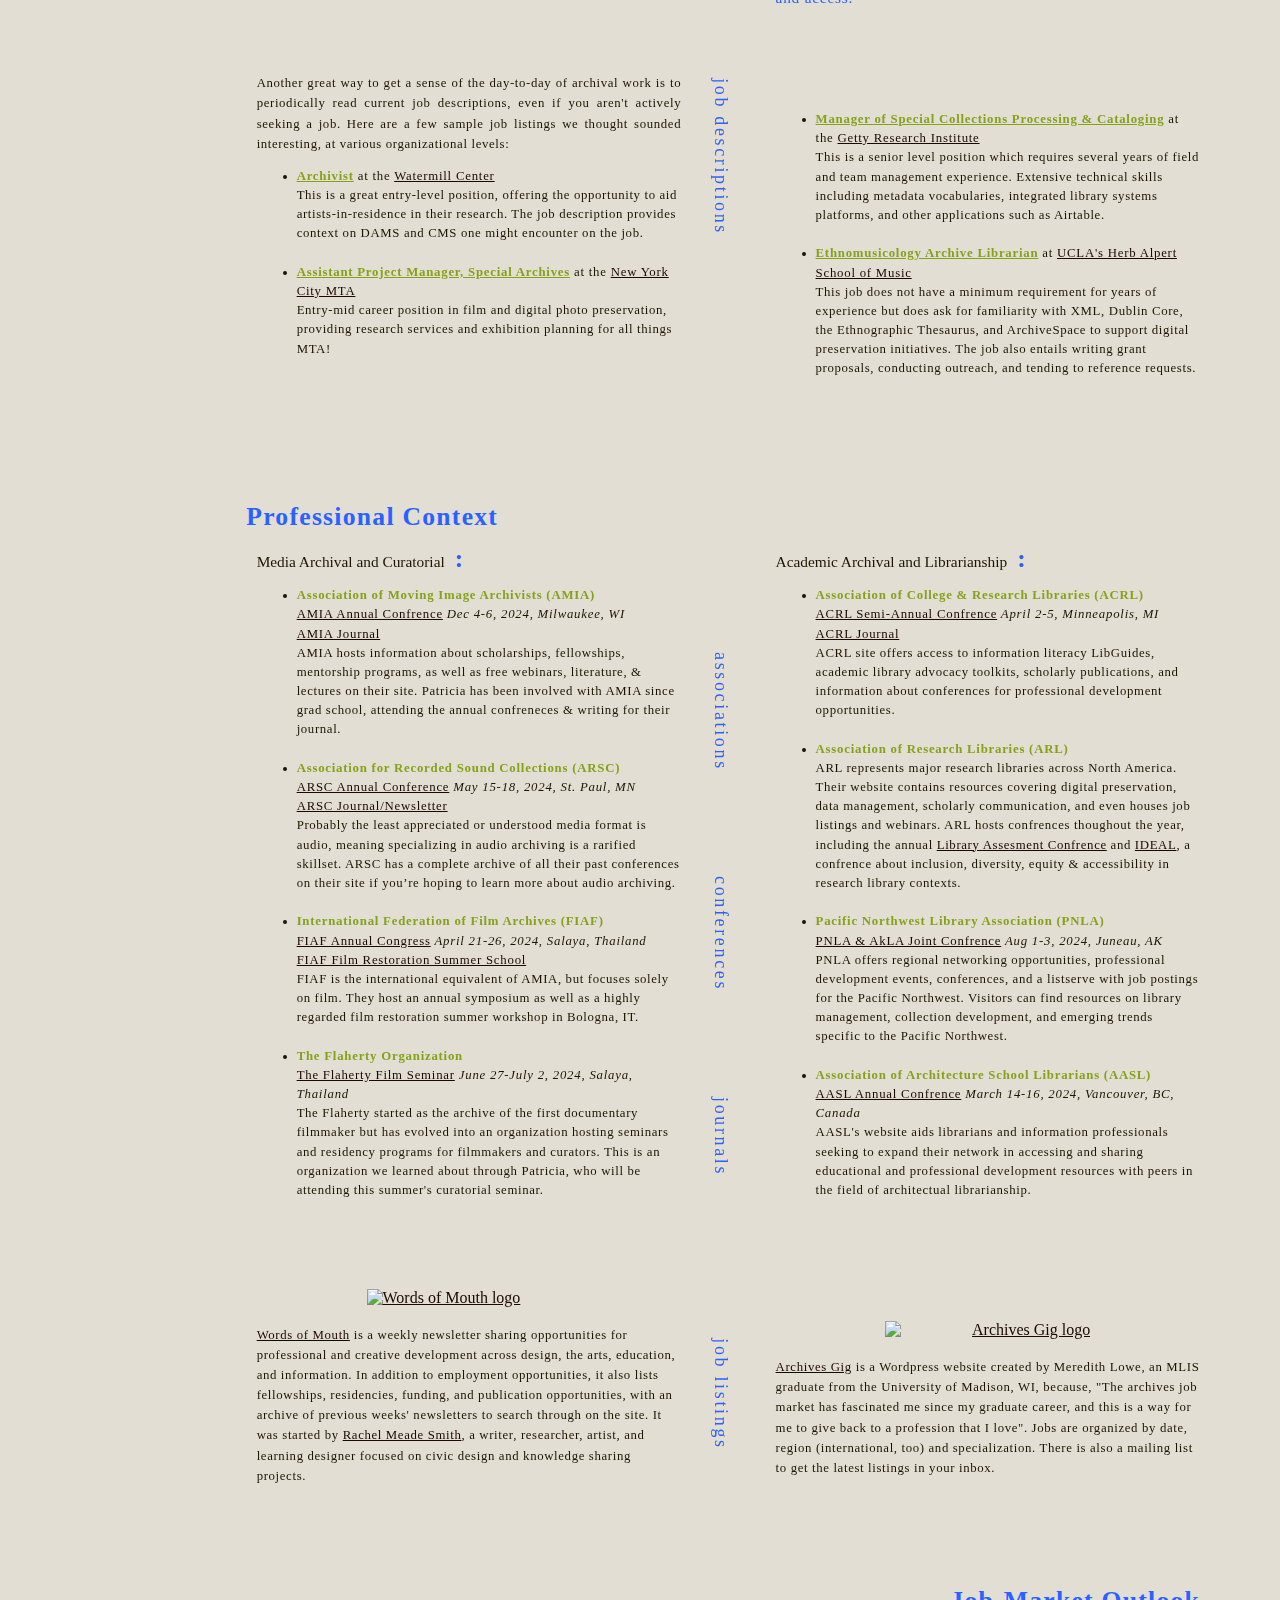
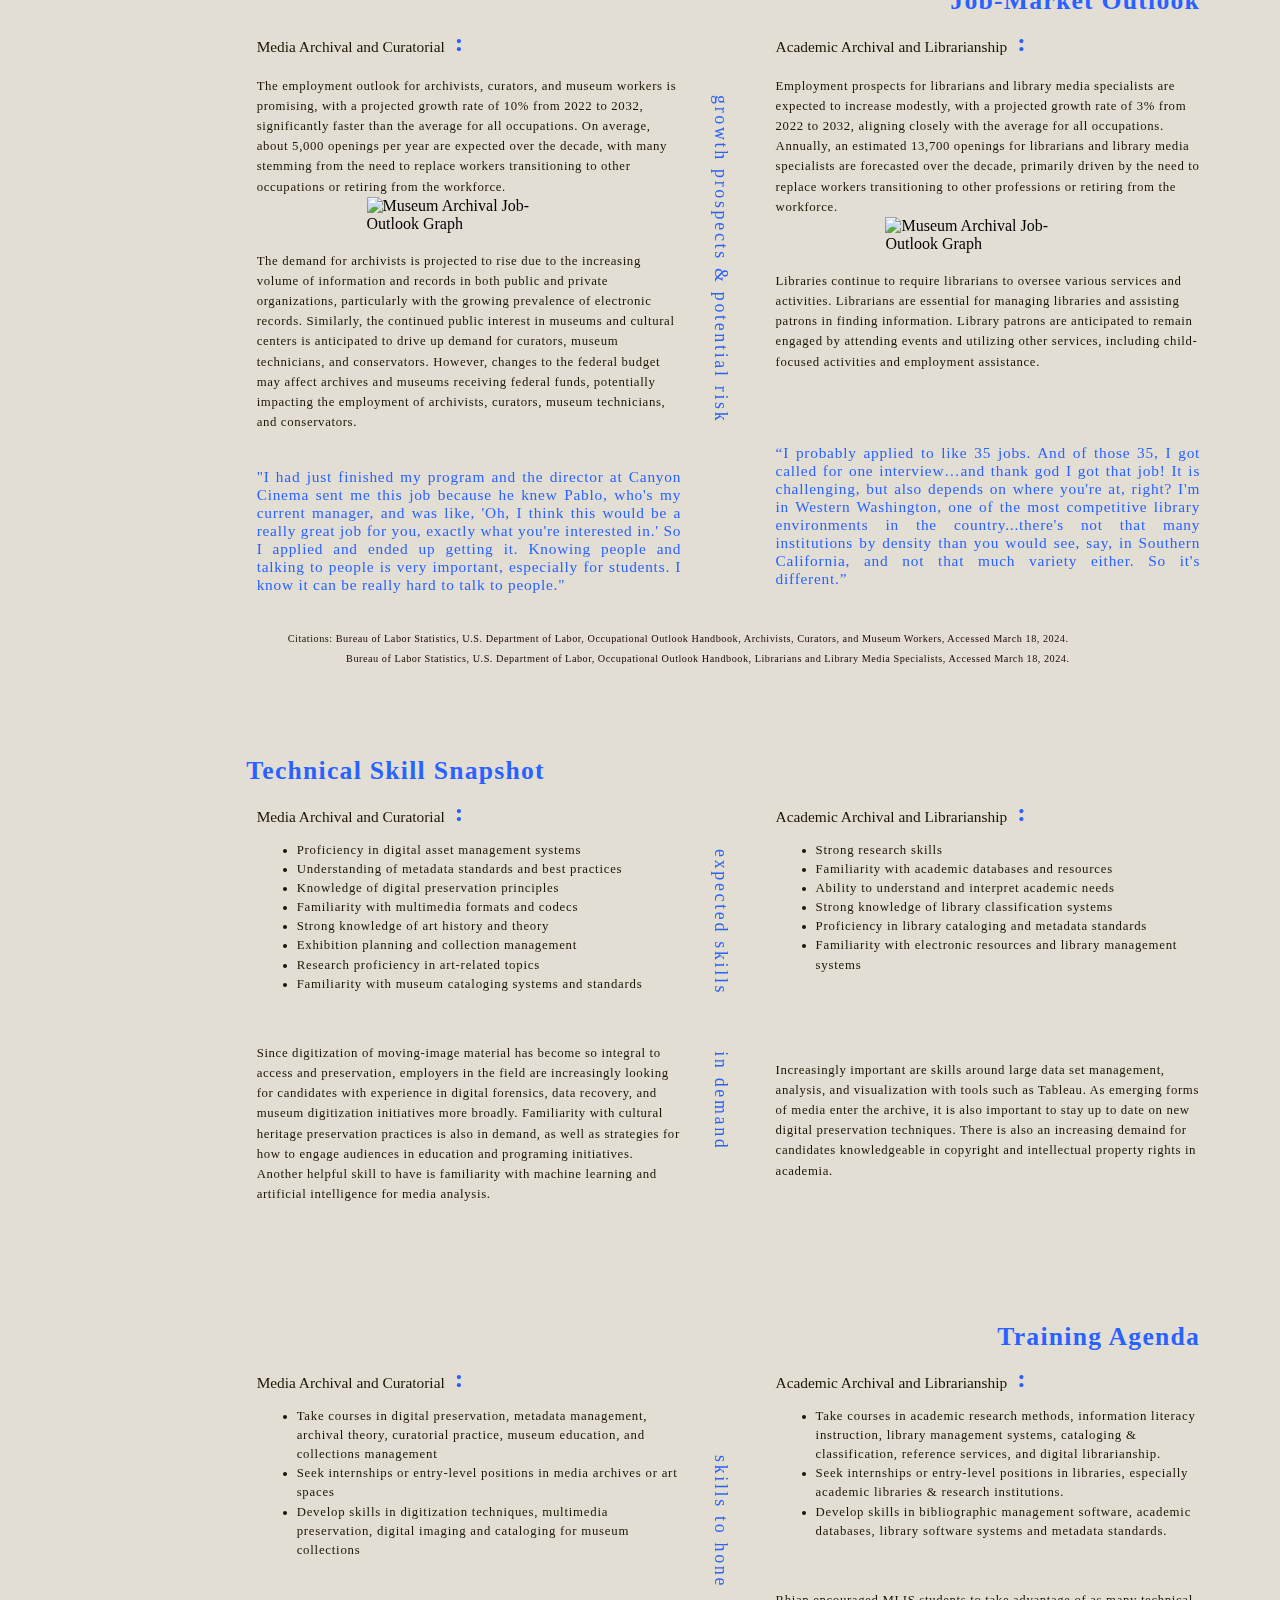
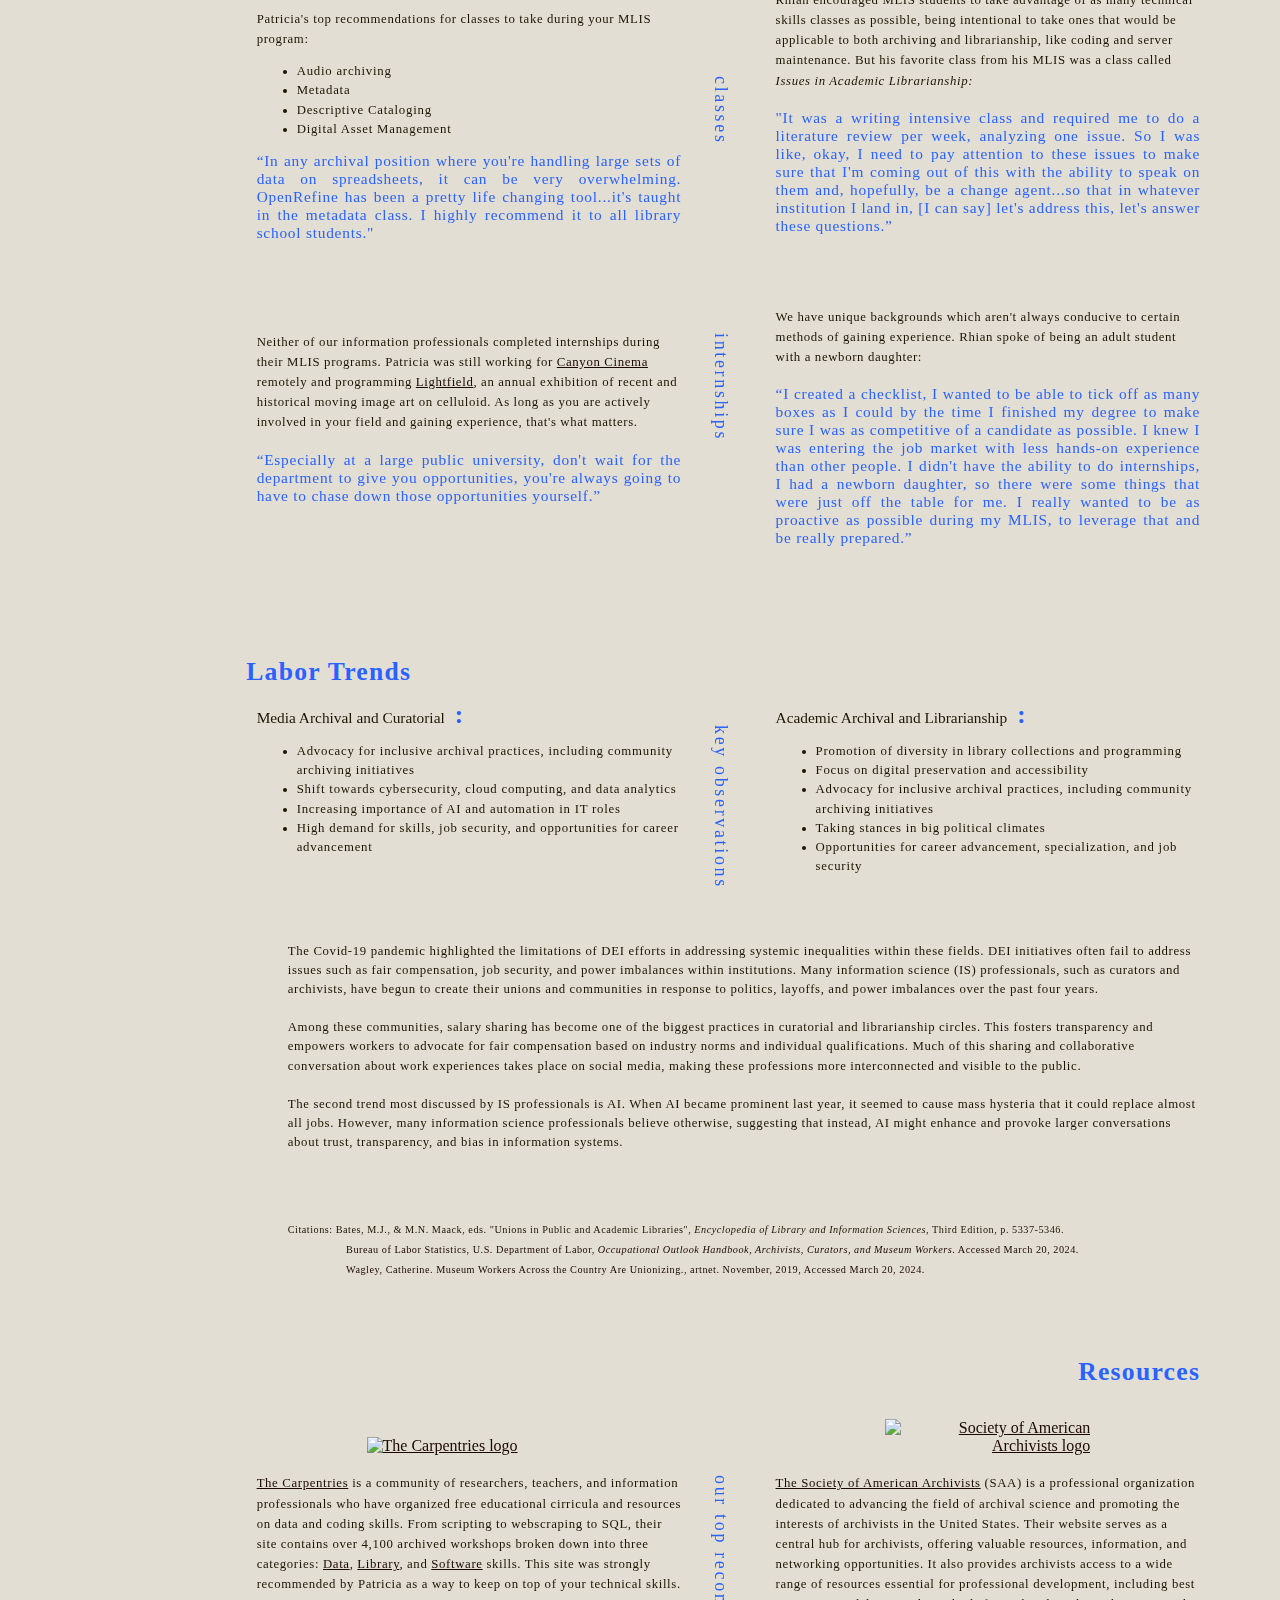
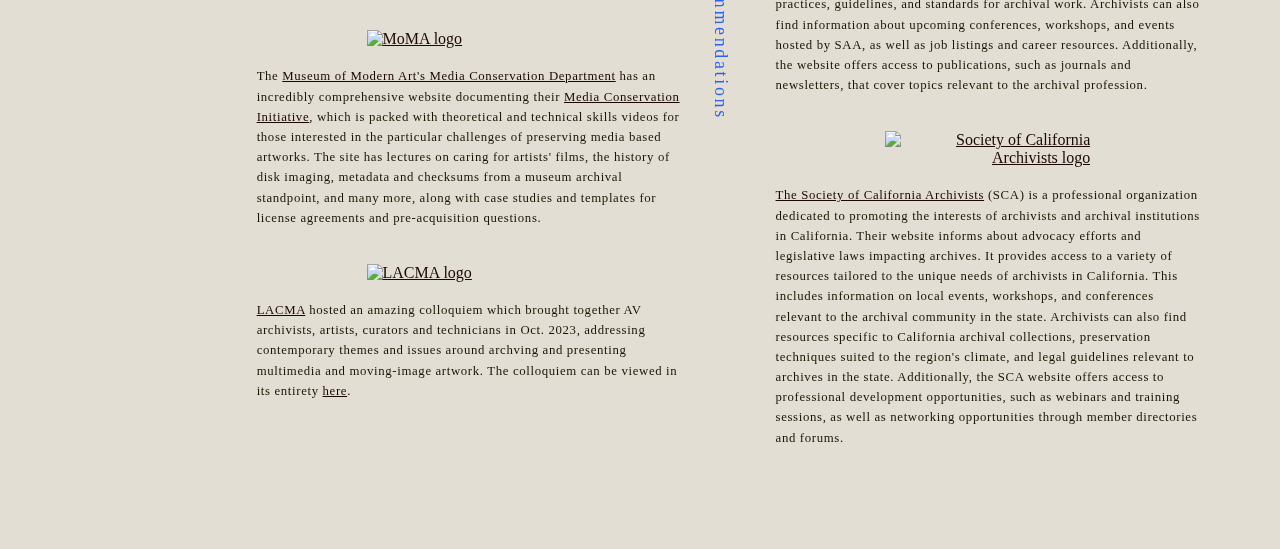
==== commit 263bbb14: "Update index.html" ====
--- a/index.html
+++ b/index.html
@@ -6,7 +6,7 @@
     <link rel="stylesheet" href="dossier_style.css">
     <script defer src="dossier.js"></script>
     <br><br>
-          <img class="thumbnail" src="header.png" alt="header">
+          <img class="thumbnail" src="head.png" alt="header">
           <br>
     <title>Ana Lara</title>
 </head>
@@ -33,14 +33,15 @@
       <div class="wide">
         <h1>Overview</h1>
         <br><br>
-        <h3>Salaam alaykum, </h3><h1 class="colon">:</h1>
+        <h3>Salaam alaykum, yek tiwalajtu!My agenda is simple, distribute knowledge and distribute capabilities. We have been to passive and disruption is the bare minimum: </h3><h1 class="colon">:</h1>
+        
       </div>
     </div>
     <div class="container">
       <div class="column_1">
         <br><br>
           <img class="thumbnail" src="header.png" alt="header">
-          <br>Salaam alaykum, yek tiwalajtu!I am from Acajutla,Sentzunat (Sonsonate), since I came to the United States of America in 2007, I have claimed South Central as my home. I attribute my accomplishments to the invaluable guidance of my mentors, peers, and friends whose teachings have profoundly shaped the conversations I have on literature, historical materialism, absurdism, and neoliberalism. My agenda is simple, to believe distribution of “information” but to actually distribute capabilities. Disruption is the bare minimum:<br>
+          <br>
           <h6>Welcome </h6><p>,this dossier showcases diverse mediums. It will try to accommodate, to the best of my ability, meticulous documentation. Hoping to offer an account of challenges and breakthroughs encountered along the way
           <a href="https://walkerart.org/">Walker Art Center</a>
           , where she oversees the preservation of the Ruben/Bentson Moving Image Collection. She also serves on the Board of Directors of 
